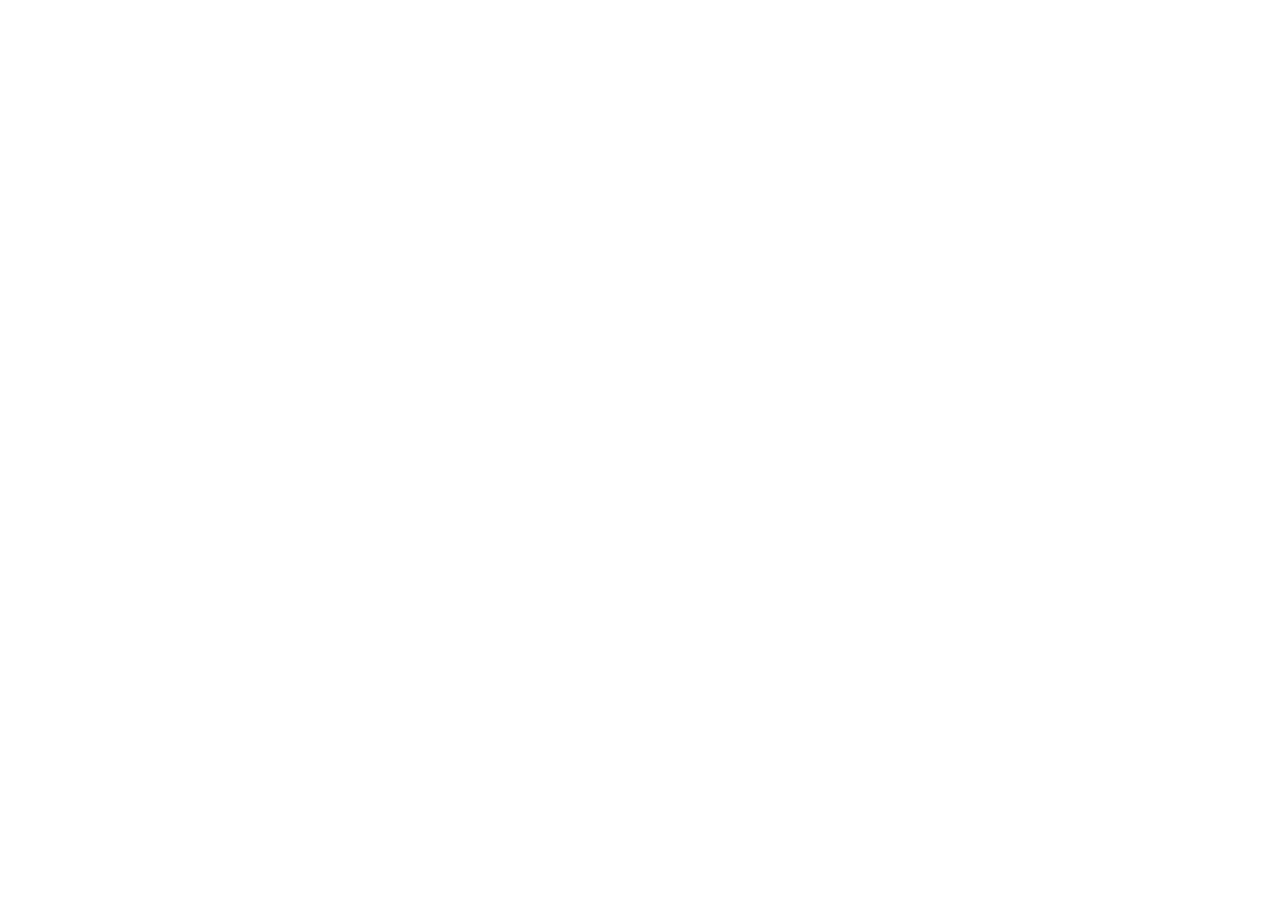
==== page-screenshot1.html @ 864948a0 "Initial commit" ====
<!DOCTYPE html>
<html lang="en">
<head>
  <meta charset="UTF-8">
  <meta name="viewport" content="width=device-width, initial-scale=1.0">
  <title>Screenshot 1 page</title>
</head>
<body>
  
</body>
</html>
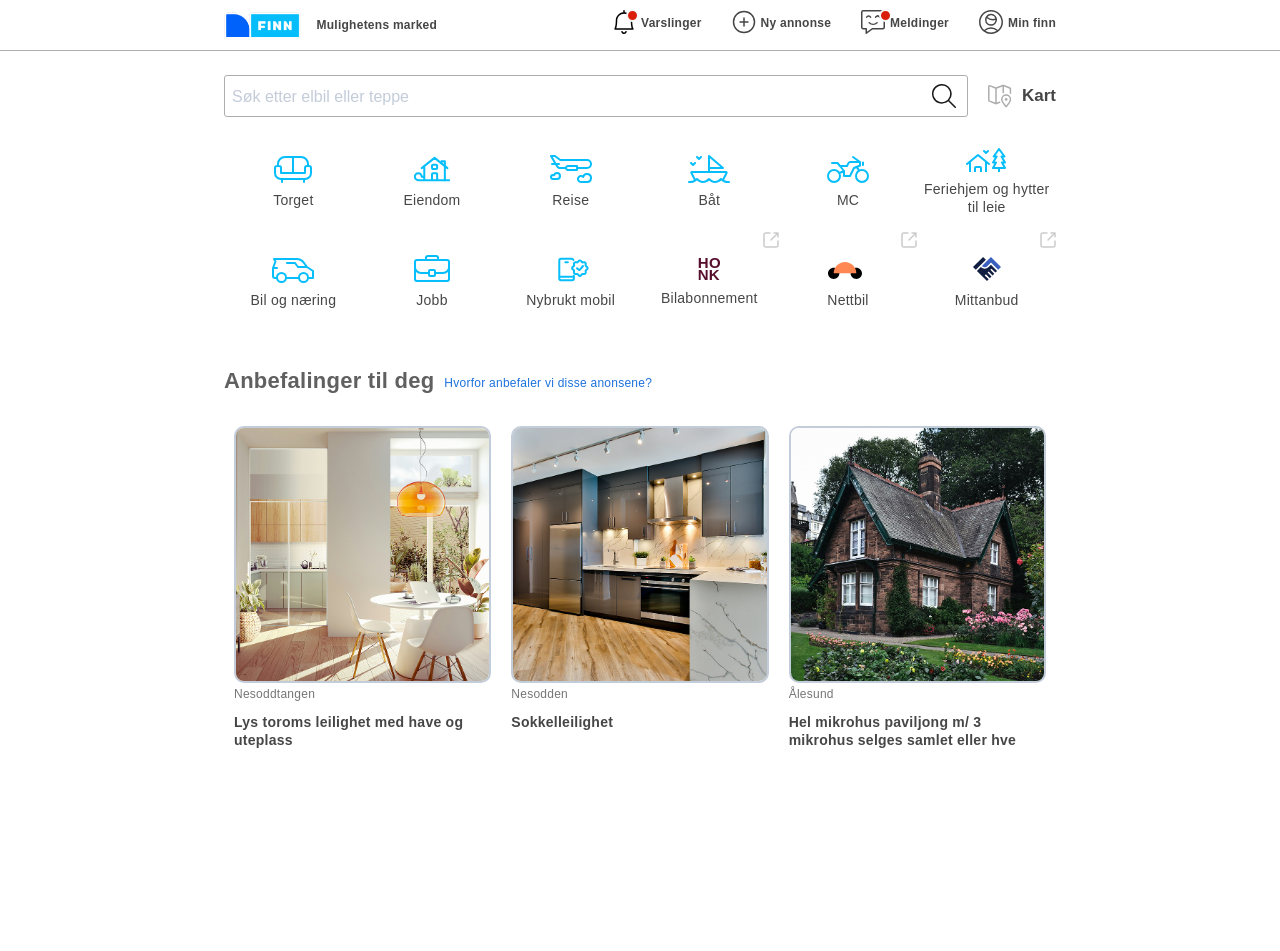
==== commit e07f1c67: "done the html, css, included images for the cards, added svg's and icons" ====
--- a/page-screenshot1.html
+++ b/page-screenshot1.html
@@ -1,11 +1,434 @@
 <!DOCTYPE html>
 <html lang="en">
-<head>
-  <meta charset="UTF-8">
-  <meta name="viewport" content="width=device-width, initial-scale=1.0">
-  <title>Screenshot 1 page</title>
-</head>
-<body>
-  
-</body>
-</html>+  <head>
+    <meta charset="UTF-8" />
+    <meta name="viewport" content="width=device-width, initial-scale=1.0" />
+    <title>Screenshot 1 page</title>
+    <link rel="stylesheet" href="assets/styles/style.css" />
+  </head>
+  <body class="body">
+    <!--header container-->
+    <header class="header">
+      <!--navigation parent-->
+      <nav class="header__nav">
+        <!--span for finn logo-->
+        <a href="" class="header__nav-logo-link"
+          ><span class="header__nav-logo">
+            <img
+              src="img/finnlogo.png"
+              alt="finn.no logo"
+              class="header__nav-logo-img"
+            />
+            Mulighetens marked
+          </span></a
+        >
+
+        <!--list for header-menu options-->
+        <ul class="header__nav-list">
+          <li class="header__nav-list-item">
+            <a href="" class="header__nav-list-item-link"
+              ><span class="header__nav-list-item-icon">
+                <svg
+                  xmlns="http://www.w3.org/2000/svg"
+                  class="header__nav-list-item-icon-svg"
+                >
+                  <path
+                    class="header__nav-list-item-icon-path-"
+                    d="M12 0a.75.75 0 01.75.75v1.534c4.24.391 7.5 4.06 7.5 8.335 0 3.532.37 5.546.716 6.651.172.55.335.867.437 1.032.05.081.086.125.1.14l.003.004A.75.75 0 0121 19.75H3a.75.75 0 01-.6-1.2v-.001l.028-.042c.028-.045.075-.125.135-.245.12-.241.29-.643.467-1.249.352-1.21.72-3.234.72-6.394 0-4.247 3.287-7.938 7.5-8.334V.75A.75.75 0 0112 0zm0 3.75c-3.703 0-6.75 3.166-6.75 6.869 0 3.275-.382 5.442-.78 6.813-.09.313-.183.584-.27.818h15.52a8.375 8.375 0 01-.186-.533c-.405-1.296-.784-3.472-.784-7.098 0-3.731-3.014-6.869-6.75-6.869zM9.789 21.03a.75.75 0 01.93.509c.165.559.7.96 1.284.96.582 0 1.118-.401 1.282-.96a.75.75 0 111.44.422A2.856 2.856 0 0112.002 24c-1.248 0-2.37-.84-2.722-2.038a.75.75 0 01.509-.93z"
+                  ></path>
+                </svg>
+                <span class="header__nav-list-item-icon-notification"></span>
+              </span>
+              <span class="header__nav-list-item-text">Varslinger</span></a
+            >
+          </li>
+          <li class="header__nav-list-item">
+            <a href="" class="header__nav-list-item-link"
+              ><span class="header__nav-list-item-icon"
+                ><svg
+                  xmlns="http://www.w3.org/2000/svg"
+                  class="header__nav-list-item-icon-svg header__nav-list-item-icon-svg--stroke"
+                  width="16"
+                  height="16"
+                  fill="none"
+                  viewBox="0 0 16 16"
+                >
+                  <path
+                    class="header__nav-list-item-icon-path header__nav-list-item-icon-path--stroke"
+                    d="M8 5v6M5 8h6M8 15A7 7 0 108 1a7 7 0 000 14z"
+                  ></path></svg
+              ></span>
+              <span class="header__nav-list-item-text">Ny annonse</span></a
+            >
+          </li>
+          <li class="header__nav-list-item">
+            <a href="" class="header__nav-list-item-link">
+              <span class="header__nav-list-item-icon">
+                <span
+                  class="header__nav-list-item-icon-notification header__nav-list-item-icon-notification--message"
+                ></span
+                ><svg
+                  class="header__nav-list-item-icon-svg"
+                  xmlns="http://www.w3.org/2000/svg"
+                >
+                  <path
+                    class="header__nav-list-item-icon-path header__nav-list-item-icon-path--message"
+                    fill="currentColor"
+                    d="M1.72 1.72a.75.75 0 01.53-.22h19.5a.75.75 0 01.75.75v15a.75.75 0 01-.75.75h-10.5a.75.75 0 00-.45.15L6 21.75v-3a.75.75 0 00-.75-.75h-3a.75.75 0 01-.75-.75v-15a.75.75 0 01.22-.53zM2.25 0A2.25 2.25 0 000 2.25v15a2.25 2.25 0 002.25 2.25H4.5v3.75a.75.75 0 001.2.6l5.8-4.35h10.25A2.25 2.25 0 0024 17.25v-15A2.25 2.25 0 0021.75 0H2.25zm5.377 5.25a2.985 2.985 0 00-2.68 1.67.75.75 0 101.347.66 1.485 1.485 0 012.666 0 .75.75 0 101.346-.66 2.985 2.985 0 00-2.679-1.67zm7.416.452A2.985 2.985 0 0119.3 6.919a.75.75 0 01-1.346.662 1.485 1.485 0 00-2.666 0 .75.75 0 01-1.346-.662c.246-.5.627-.922 1.101-1.217zm-6.286 6.494a.75.75 0 10-1.01 1.108 6.497 6.497 0 008.754 0 .75.75 0 10-1.01-1.108 4.997 4.997 0 01-6.734 0z"
+                  ></path>
+                  <defs>
+                    <clipPath id="eUianclip0_1199_122">
+                      <path
+                        fill="currentColor"
+                        d="M0 0h24v24H0z"
+                        class="header__nav-list-item-icon-path"
+                      ></path>
+                    </clipPath>
+                  </defs></svg
+              ></span>
+              <span class="header__nav-list-item-text">Meldinger</span></a
+            >
+          </li>
+          <li class="header__nav-list-item">
+            <a href="" class="header__nav-list-item-link"
+              ><span class="header__nav-list-item-icon"
+                ><svg
+                  xmlns="http://www.w3.org/2000/svg"
+                  width="24"
+                  height="24"
+                  fill="none"
+                  viewBox="0 0 24 24"
+                >
+                  <path
+                    class="header__nav-list-item-icon-path header__nav-list-item-icon-path--circle-user"
+                    d="M1.5 12C1.5 6.201 6.201 1.5 12 1.5S22.5 6.201 22.5 12c0 3.136-1.375 5.952-3.555 7.876a10.497 10.497 0 00-13.89 0A10.474 10.474 0 011.5 12zm3.133 9.473A11.948 11.948 0 0012 24c6.627 0 12-5.373 12-12S18.627 0 12 0 0 5.373 0 12a11.98 11.98 0 004.62 9.463l.013.01zm1.644-.668a8.998 8.998 0 0111.446 0A10.451 10.451 0 0112 22.5a10.45 10.45 0 01-5.723-1.695zM7.5 9.75c0-.494.08-.97.226-1.414A9.461 9.461 0 0013.75 10.5L7.726 8.336 13.75 10.5c.929 0 1.851-.136 2.737-.403A4.5 4.5 0 017.5 9.75zM13.75 9c.884 0 1.76-.146 2.593-.432A4.502 4.502 0 008.45 6.982 7.961 7.961 0 0013.75 9zM6 9.75a5.972 5.972 0 01.843-3.068A6 6 0 116 9.75z"
+                  ></path></svg
+              ></span>
+              <span class="header__nav-list-item-text">Min finn</span></a
+            >
+          </li>
+        </ul>
+      </nav>
+    </header>
+    <main class="main main__container">
+      <div class="search__wrapper">
+        <div class="search__input-container">
+          <label class="search__label" for="search_products_inpTxt">Søk</label>
+          <!--For id's in input, i am using my own naming system "CSET": context, speficic, element type-->
+          <input
+            type="text"
+            class="search__input"
+            id="search_products_inpTxt"
+            placeholder="Søk etter elbil eller teppe"
+          />
+          <button class="search__button">
+            <!--Added due to accesability since button needs text-->
+            <span class="search__button-text">Søk</span>
+            <svg xmlns="http://www.w3.org/2000/svg" class="search__button-icon">
+              <g
+                clip-path="url(#bLDU9clip0_963_193)"
+                class="search__button-icon-clip"
+              >
+                <path
+                  class="search__button-icon-svg"
+                  fill-rule="evenodd"
+                  d="M2.162 13.064A8.313 8.313 0 1117.464 6.56a8.313 8.313 0 01-15.302 6.503zm14.041 4.199a9.81 9.81 0 01-2.552 1.58c-4.988 2.12-10.75-.205-12.87-5.193C-1.337 8.663.988 2.9 5.976.78c4.988-2.119 10.75.206 12.87 5.194a9.813 9.813 0 01-1.581 10.228l6.517 6.518a.75.75 0 01-1.061 1.06l-6.517-6.517z"
+                  clip-rule="evenodd"
+                ></path>
+              </g>
+            </svg>
+          </button>
+        </div>
+        <button class="search__map-button">
+          <svg
+            xmlns="http://www.w3.org/2000/svg"
+            class="search__map-button-svg"
+          >
+            <path
+              class="search__map-button-path"
+              fill-rule="evenodd"
+              d="M21.551 4.647L15.986 2.42v6.114a.75.75 0 11-1.5 0V2.421L8.764 4.71v13.912l2.582-1.033a.75.75 0 01.557 1.393l-3.24 1.296a1.75 1.75 0 01-1.3 0l-6.221-2.49a1.75 1.75 0 01-1.1-1.624V2.79a1.75 1.75 0 012.4-1.625L7.92 3.357a.25.25 0 00.186 0L14.586.765a1.75 1.75 0 011.3 0l6.222 2.49c.665.265 1.1.908 1.1 1.624v4.379a.75.75 0 01-1.5 0V4.879a.25.25 0 00-.157-.232zM7.264 4.71l-5.38-2.152a.25.25 0 00-.342.232v13.374a.25.25 0 00.157.232l5.565 2.226V4.71zm10.86 7.103a3.583 3.583 0 00-3.582 3.583c0 .42.191 1.042.568 1.807.365.743.863 1.537 1.378 2.272a26.001 26.001 0 001.637 2.098 25.974 25.974 0 001.637-2.099c.515-.734 1.012-1.528 1.378-2.27.377-.766.568-1.388.568-1.808a3.583 3.583 0 00-3.583-3.583zm-5.082 3.583a5.083 5.083 0 0110.166 0c0 .777-.322 1.656-.722 2.47-.412.836-.955 1.698-1.495 2.47-.542.773-1.09 1.47-1.522 1.977a12.44 12.44 0 01-.557.618 3.353 3.353 0 01-.217.206c-.033.027-.08.065-.134.1a.783.783 0 01-.872 0 1.273 1.273 0 01-.134-.1 3.327 3.327 0 01-.217-.206 12.44 12.44 0 01-.557-.618 27.474 27.474 0 01-1.522-1.978c-.54-.771-1.084-1.633-1.495-2.47-.4-.813-.723-1.692-.723-2.469zm6.527 0a1.444 1.444 0 11-2.889 0 1.444 1.444 0 012.89 0z"
+            ></path>
+          </svg>
+          <span class="search__map-button-text">Kart</span>
+        </button>
+      </div>
+      <nav class="categories__nav">
+        <ul class="categories__list">
+          <li class="categories__item">
+            <a href="" class="categories__link">
+              <svg
+                xmlns="http://www.w3.org/2000/svg"
+                class="categories__link-icon-svg"
+              >
+                <path
+                  class="categories__link-icon-path"
+                  d="M6 11V9a7 7 0 017-7h8m15 9V9a7 7 0 00-7-7h-8m15 9h-1a2 2 0 00-2 2v5H21m15-7h1a2 2 0 012 2v5a6 6 0 01-6 6h-1m0 0H10m22 0v3m-22-3H9a6 6 0 01-6-6v-5a2 2 0 012-2h2a2 2 0 012 2v5h12m-11 6v3m11-9V2"
+                ></path>
+              </svg>
+              <span class="categories__link-text">Torget</span>
+            </a>
+          </li>
+          <li class="categories__item">
+            <a href="" class="categories__link">
+              <svg
+                xmlns="http://www.w3.org/2000/svg"
+                class="categories__link-icon-svg"
+              >
+                <path
+                  class="categories__link-icon-path"
+                  d="M10.714 13.143 23.571 2.857 36.43 13.143m-23.144 12V11.086m0 12.342c0-.946-.768-1.714-1.715-1.714h-.857a3.429 3.429 0 1 0-3.429 3.429h30.858"
+                ></path>
+                <path
+                  class="categories__link-icon-path"
+                  d="M33.857 25.143V6.286H30.43v2.057m-4.287 15.943v-5.143a.857.857 0 0 0-.857-.857h-3.429a.857.857 0 0 0-.857.857v5.143m0-11.357v-2.143c0-.592.493-1.072 1.102-1.072h2.939c.608 0 1.102.48 1.102 1.072v2.143c0 .591-.494 1.071-1.102 1.071h-2.939C21.493 14 21 13.52 21 12.93Z"
+                ></path>
+              </svg>
+              <span class="categories__link-text">Eiendom</span>
+            </a>
+          </li>
+          <li class="categories__item">
+            <a href="" class="categories__link">
+              <svg
+                xmlns="http://www.w3.org/2000/svg"
+                class="categories__link-icon-svg"
+              >
+                <path
+                  class="categories__link-icon-path"
+                  d="M15.5 13h-5.142a3.844 3.844 0 01-1.97-.483 4.057 4.057 0 01-1.49-1.431L1 1h3.899l5.459 4H37a4 4 0 010 8H27M9 9H2m13 4l2.571-2H27v4h-9.429L15 13zm16 14a3 3 0 112.152-5.09A3.999 3.999 0 1137 27h-6zM7 18a2.999 2.999 0 00-2.933 2.356A1.943 1.943 0 003 20a2 2 0 100 4h4a3 3 0 000-6z"
+                ></path>
+              </svg>
+              <span class="categories__link-text">Reise</span>
+            </a>
+          </li>
+          <li class="categories__item">
+            <a href="" class="categories__link">
+              <svg
+                xmlns="http://www.w3.org/2000/svg"
+                class="categories__link-icon-svg"
+              >
+                <path
+                  class="categories__link-icon-path"
+                  d="M35 25l3.638-7.276a.5.5 0 00-.447-.724H3.809a.5.5 0 00-.447.724L7 25m-6 1.919a8.999 8.999 0 004.302-.47A9.682 9.682 0 009 24a8.157 8.157 0 002.717 2.156A7.495 7.495 0 0015 26.92c1.131 0 2.25-.26 3.283-.763A8.157 8.157 0 0021 24a8.157 8.157 0 002.717 2.156A7.495 7.495 0 0027 26.92c1.131 0 2.25-.26 3.283-.763A8.157 8.157 0 0033 24a9.682 9.682 0 003.698 2.45 8.999 8.999 0 004.302.469M13 2l-2 2-2-2M7 8l-2 2-2-2m18 9v-4m0 0h14L21 1v12z"
+                ></path>
+              </svg>
+              <span class="categories__link-text">Båt</span>
+            </a>
+          </li>
+          <li class="categories__item">
+            <a href="" class="categories__link">
+              <svg
+                xmlns="http://www.w3.org/2000/svg"
+                class="categories__link-icon-svg"
+              >
+                <path
+                  class="categories__link-icon-path"
+                  d="M36 7.5V10M5 8h5.5l2.5 3m4 5v5h6l4-8 6-2.5V7m-16 9l-4-5m4 5l-4.5 2m.5-7h7l1.447-2.894A2 2 0 0123.237 7H33m0 0l-7-5m6 13.5L30 12m11 9a6 6 0 11-12 0 6 6 0 0112 0zm-28 0a6 6 0 11-12 0 6 6 0 0112 0z"
+                ></path>
+              </svg>
+              <span class="categories__link-text">MC</span>
+            </a>
+          </li>
+          <li class="categories__item">
+            <a href="" class="categories__link">
+              <svg
+                xmlns="http://www.w3.org/2000/svg"
+                class="categories__link-icon-svg"
+              >
+                <path
+                  class="categories__link-icon-path"
+                  d="M22 3l-2 2-2-2M1 27h40M4 14v13m16-13v13m-5 0v-7a1 1 0 00-1-1h-4a1 1 0 00-1 1v7M1 16l11-9 11 9m10 4h6l-3-5.5h3l-3.5-6h3L33 1l-5.3 7.5h3l-3.7 6h3L27 20h6zm0 0v7"
+                ></path>
+              </svg>
+              <span class="categories__link-text"
+                >Feriehjem og hytter til leie</span
+              >
+            </a>
+          </li>
+          <li class="categories__item">
+            <a href="" class="categories__link">
+              <svg
+                xmlns="http://www.w3.org/2000/svg"
+                class="categories__link-icon-svg"
+              >
+                <path
+                  class="categories__link-icon-path categories__link-icon-path--with-fill"
+                  d="M31.4 7.2l-.8.6.8-.6zM41 16h1v-.535l-.445-.297L41 16zm0 7v1a1 1 0 001-1h-1zM5 24a1 1 0 100-2v2zm31-2a1 1 0 100 2v-2zM2 4V3a1 1 0 00-.857 1.514L2 4zm24 8l-.8.6.3.4h.5v-1zM3.5 6.5l.933.359a1 1 0 00-.076-.873L3.5 6.5zM1 13l-.933-.359A1 1 0 000 13h1zm22-5l.8-.6A1 1 0 0023 7v1zm-8-1a1 1 0 100 2V7zM5 14a1 1 0 100-2v2zm25.6-6.2l3.6 4.8 1.6-1.2-3.6-4.8-1.6 1.2zM40 16v7h2v-7h-2zM3 24h2v-2H3v2zm32-13h-9v2h9v-2zm6.555 4.168l-6-4-1.11 1.664 6 4 1.11-1.664zM1.143 4.515l1.5 2.5 1.714-1.03-1.5-2.5-1.714 1.03zM2.567 6.14l-2.5 6.5 1.866.718 2.5-6.5-1.866-.718zM26.8 11.4l-3-4-1.6 1.2 3 4 1.6-1.2zM23 7h-8v2h8V7zM1 14h4v-2H1v2zm-1 7a3 3 0 003 3v-2a1 1 0 01-1-1H0zM32.2 6.6A9 9 0 0025 3v2a7 7 0 015.6 2.8l1.6-1.2zM35 22.5a3.5 3.5 0 01-3.5 3.5v2a5.5 5.5 0 005.5-5.5h-2zM31.5 26a3.5 3.5 0 01-3.5-3.5h-2a5.5 5.5 0 005.5 5.5v-2zM28 22.5a3.5 3.5 0 013.5-3.5v-2a5.5 5.5 0 00-5.5 5.5h2zm3.5-3.5a3.5 3.5 0 013.5 3.5h2a5.5 5.5 0 00-5.5-5.5v2zM13 22.5A3.5 3.5 0 019.5 26v2a5.5 5.5 0 005.5-5.5h-2zM9.5 26A3.5 3.5 0 016 22.5H4A5.5 5.5 0 009.5 28v-2zM6 22.5A3.5 3.5 0 019.5 19v-2A5.5 5.5 0 004 22.5h2zM9.5 19a3.5 3.5 0 013.5 3.5h2A5.5 5.5 0 009.5 17v2zM28 22H14v2h14v-2zM0 13v8h2v-8H0zm41 9h-5v2h5v-2zM25 3H2v2h23V3z"
+                ></path>
+              </svg>
+              <span class="categories__link-text">Bil og næring</span>
+            </a>
+          </li>
+          <li class="categories__item">
+            <a href="" class="categories__link">
+              <svg
+                xmlns="http://www.w3.org/2000/svg"
+                class="categories__link-icon-svg"
+              >
+                <path
+                  class="categories__link-icon-path categories__link-icon-path--with-fill"
+                  d="M39 12a1 1 0 10-2 0h2zM5 12a1 1 0 10-2 0h2zm1-6h9V4H6v2zm10-1V3h-2v2h2zm1-3h8V0h-8v2zm-2 4h12V4H15v2zm12 0h9V4h-9v2zm-1-3v2h2V3h-2zm-1-1a1 1 0 011 1h2a3 3 0 00-3-3v2zM3 24a3 3 0 003 3v-2a1 1 0 01-1-1H3zm34 0a1 1 0 01-1 1v2a3 3 0 003-3h-2zM36 6a1 1 0 011 1h2a3 3 0 00-3-3v2zM16 3a1 1 0 011-1V0a3 3 0 00-3 3h2zM6 4a3 3 0 00-3 3h2a1 1 0 011-1V4zm26 15a7 7 0 007-7h-2a5 5 0 01-5 5v2zm-22-2a5 5 0 01-5-5H3a7 7 0 007 7v-2zm9 5h4v-2h-4v2zm4-8h-4v2h4v-2zm0 2h2a2 2 0 00-2-2v2zm0 6a2 2 0 002-2h-2v2zm-4-2h-2a2 2 0 002 2v-2zm0-6a2 2 0 00-2 2h2v-2zM5 24V7H3v17h2zM37 7v17h2V7h-2zm-1 18H6v2h30v-2zm-13-6h9v-2h-9v2zm-13 0h9v-2h-9v2zm15 1v-4h-2v4h2zm-8-4v4h2v-4h-2z"
+                ></path>
+              </svg>
+              <span class="categories__link-text">Jobb</span>
+            </a>
+          </li>
+          <li class="categories__item">
+            <a href="" class="categories__link">
+              <svg
+                xmlns="http://www.w3.org/2000/svg"
+                class="categories__link-icon-svg"
+              >
+                <g class="categories__link-icon-path">
+                  <path
+                    d="m23.428 5-.348-.522a1.71 1.71 0 0 0-1.426-.764H11c-.947 0-1.714.768-1.714 1.715v18c0 .946.767 1.714 1.714 1.714h11.143c.947 0 1.714-.768 1.714-1.714v-2.572"
+                  ></path>
+                  <path d="M10.143 21.714H23"></path>
+                  <path d="M15.286 7.143h2.571"></path>
+                  <path
+                    d="M28.737 5.932a1.45 1.45 0 0 1 2.24 0l.75.912c.308.373.78.569 1.261.522l1.176-.114a1.45 1.45 0 0 1 1.584 1.584l-.114 1.176c-.047.48.149.953.522 1.26l.912.75a1.45 1.45 0 0 1 0 2.24l-.912.751a1.45 1.45 0 0 0-.522 1.26l.114 1.176a1.45 1.45 0 0 1-1.584 1.584l-1.176-.114a1.45 1.45 0 0 0-1.26.522l-.75.912a1.45 1.45 0 0 1-2.24 0l-.751-.912a1.45 1.45 0 0 0-1.26-.522l-1.176.114a1.45 1.45 0 0 1-1.584-1.584l.114-1.175a1.45 1.45 0 0 0-.522-1.26l-.912-.751a1.45 1.45 0 0 1 0-2.24l.912-.75c.373-.308.569-.78.522-1.261l-.114-1.176a1.45 1.45 0 0 1 1.584-1.584l1.175.114a1.45 1.45 0 0 0 1.26-.522z"
+                  ></path>
+                </g>
+                <path
+                  class="categories__link-icon-path"
+                  d="m27 13.192 1.732 1.582a.855.855 0 0 0 1.244-.091L33 11"
+                ></path>
+              </svg>
+              <span class="categories__link-text">Nybrukt mobil</span>
+            </a>
+          </li>
+          <li class="categories__item">
+            <a href="" class="categories__link">
+              <svg
+                xmlns="http://www.w3.org/2000/svg"
+                class="categories__link-external-svg"
+              >
+                <path
+                  class="categories__link-external-path"
+                  d="M15.75 1A.75.75 0 0015 .25h-4a.75.75 0 000 1.5h2.19L7.47 7.47a.75.75 0 001.06 1.06l5.72-5.72V5a.75.75 0 001.5 0V1zM3 .25A2.75 2.75 0 00.25 3v10A2.75 2.75 0 003 15.75h10A2.75 2.75 0 0015.75 13V9a.75.75 0 00-1.5 0v4c0 .69-.56 1.25-1.25 1.25H3c-.69 0-1.25-.56-1.25-1.25V3c0-.69.56-1.25 1.25-1.25h4a.75.75 0 100-1.5H3z"
+                ></path>
+              </svg>
+              <span class="categories__link-icon-text">
+                <span class="categories__link-icon-text-span">HO</span>
+                <span
+                  class="categories__link-icon-text-span categories__link-icon-text-span--less-margin"
+                  >NK</span
+                >
+              </span>
+              <span class="categories__link-text">Bilabonnement</span>
+            </a>
+          </li>
+          <li class="categories__item">
+            <a href="" class="categories__link">
+              <svg
+                xmlns="http://www.w3.org/2000/svg"
+                class="categories__link-external-svg"
+              >
+                <path
+                  class="categories__link-external-path"
+                  d="M15.75 1A.75.75 0 0015 .25h-4a.75.75 0 000 1.5h2.19L7.47 7.47a.75.75 0 001.06 1.06l5.72-5.72V5a.75.75 0 001.5 0V1zM3 .25A2.75 2.75 0 00.25 3v10A2.75 2.75 0 003 15.75h10A2.75 2.75 0 0015.75 13V9a.75.75 0 00-1.5 0v4c0 .69-.56 1.25-1.25 1.25H3c-.69 0-1.25-.56-1.25-1.25V3c0-.69.56-1.25 1.25-1.25h4a.75.75 0 100-1.5H3z"
+                ></path>
+              </svg>
+              <svg
+                class="categories__link-icon-svg-nettbil"
+                xmlns="http://www.w3.org/2000/svg"
+              >
+                <path
+                  d="M9.698 24c3.148 0 5.699-2.537 5.699-5.667s-2.551-5.666-5.699-5.666C6.551 12.666 4 15.203 4 18.332 4 21.463 6.551 24 9.698 24m22.604 0c3.148 0 5.699-2.537 5.699-5.667s-2.551-5.666-5.699-5.666-5.698 2.537-5.698 5.666S29.155 24 32.302 24"
+                ></path>
+                <path
+                  class="categories__link-icon-path-nettbil"
+                  d="M32.302 18.24H9.698C9.698 12.031 14.758 7 21 7s11.302 5.032 11.302 11.24"
+                ></path>
+              </svg>
+              <span class="categories__link-text">Nettbil</span>
+            </a>
+          </li>
+          <li class="categories__item">
+            <a href="" class="categories__link">
+              <svg
+                xmlns="http://www.w3.org/2000/svg"
+                class="categories__link-external-svg"
+              >
+                <path
+                  class="categories__link-external-path"
+                  d="M15.75 1A.75.75 0 0015 .25h-4a.75.75 0 000 1.5h2.19L7.47 7.47a.75.75 0 001.06 1.06l5.72-5.72V5a.75.75 0 001.5 0V1zM3 .25A2.75 2.75 0 00.25 3v10A2.75 2.75 0 003 15.75h10A2.75 2.75 0 0015.75 13V9a.75.75 0 00-1.5 0v4c0 .69-.56 1.25-1.25 1.25H3c-.69 0-1.25-.56-1.25-1.25V3c0-.69.56-1.25 1.25-1.25h4a.75.75 0 100-1.5H3z"
+                ></path>
+              </svg>
+              <svg
+                xmlns="http://www.w3.org/2000/svg"
+                class="categories__link-icon-svg categories__link-icon-svg--opacity"
+              >
+                <path
+                  fill="#101F41"
+                  d="M17.08 1.961 7.002 12.007l2.8 2.791 10.08-10.046-2.8-2.79Z"
+                ></path>
+                <path
+                  fill="#3960BF"
+                  d="M15.96 10.89a3.967 3.967 0 0 0 5.6 0l3.36-3.348 7.28 7.256 2.8-2.79L24.92 1.96z"
+                ></path>
+                <path
+                  fill="#101F41"
+                  d="M22.68 12.007a5.553 5.553 0 0 1-7.839 0l-3.92 3.907 10.08 10.047 1.68-1.675-3.92-3.907 1.12-1.116 3.92 3.907 1.68-1.675-3.92-3.906 1.12-1.117 3.92 3.907 1.68-1.674-3.92-3.907 1.12-1.116 3.92 3.907 1.68-1.675-6.16-6.14z"
+                ></path>
+              </svg>
+              <span class="categories__link-text">Mittanbud</span>
+            </a>
+          </li>
+        </ul>
+      </nav>
+      <div class="headline__wrapper">
+        <h1 class="headline__h1">Anbefalinger til deg</h1>
+        <a href="" class="headline__link"
+          >Hvorfor anbefaler vi disse anonsene?</a
+        >
+      </div>
+      <div class="card__wrapper">
+        <div class="card">
+          <a href="" class="card__a-href">
+            <figure class="card__figure">
+              <img
+                src="img/livingroom-image.jpg"
+                alt="house image"
+                class="card__img"
+              />
+              <figcaption class="card__figcaption">Nesoddtangen</figcaption>
+            </figure>
+            <span class="card__text"
+              >Lys toroms leilighet med have og uteplass</span
+            >
+          </a>
+        </div>
+        <div class="card">
+          <a href="" class="card__a-href">
+            <figure class="card__figure">
+              <img
+                src="img/kitchen-image.jpg"
+                alt="kitchen image"
+                class="card__img"
+              />
+              <figcaption class="card__figcaption">Nesodden</figcaption>
+            </figure>
+            <span class="card__text">Sokkelleilighet</span>
+          </a>
+        </div>
+        <div class="card">
+          <a href="" class="card__a-href">
+            <figure class="card__figure">
+              <img
+                src="img/house-image.jpg"
+                alt="livingroom image"
+                class="card__img"
+              />
+              <figcaption class="card__figcaption">Ålesund</figcaption>
+            </figure>
+            <span class="card__text"
+              >Hel mikrohus paviljong m/ 3 mikrohus selges samlet eller
+              hve</span
+            >
+          </a>
+        </div>
+      </div>
+    </main>
+  </body>
+</html>
--- a/assets/styles/style.css
+++ b/assets/styles/style.css
@@ -0,0 +1,498 @@
+html {
+  height: 100%;
+}
+
+body {
+  font-family: Source Sans Pro, Helvetica Neue, Helvetica, Arial, sans-serif;
+  background-color: #f8f8f8;
+  height: 100%;
+  font-size: 15px;
+  line-height: 1.3;
+  letter-spacing: 0.25px;
+  color: rgb(96, 96, 96);
+  margin: 0;
+}
+
+.main {
+  display: flex;
+  align-items: center;
+  justify-content: center;
+  position: relative;
+  min-height: 100%;
+}
+
+.body {
+  background-color: #fff;
+}
+
+.main__container {
+  justify-content: flex-start;
+  align-items: flex-start;
+  flex-direction: column;
+  box-sizing: border-box;
+  padding-top: 1.5rem;
+  margin: 0 auto;
+  width: 65%;
+}
+
+.container {
+  display: flex;
+  position: relative;
+  align-items: center;
+  justify-content: center;
+  padding: 2.5rem;
+}
+
+a {
+  color: #1d72db;
+  text-align: left;
+}
+
+.container-phone {
+  width: 100%;
+  text-align: center;
+  justify-content: center;
+  width: 648px;
+  height: 480px;
+  margin: 10px;
+}
+.container-phone__image {
+  max-height: 200px;
+  max-width: 98px;
+}
+
+.header {
+  display: flex;
+  border: none;
+  border-bottom: solid rgb(175, 175, 175) 1px;
+  height: 50px;
+}
+.header__nav {
+  display: flex;
+  width: calc(65% + 20px);
+  /*had to do calculation below to make sure items aligned correctly due to logo-image having some white space around it*/
+  margin-left: calc(17.5% - 10px);
+  justify-content: space-between;
+}
+.header__nav-logo {
+  display: inline-flex;
+  align-items: center;
+  gap: 10px;
+  font-size: 12px;
+  line-height: 16px;
+  font-weight: bold;
+  height: 100%;
+}
+.header__nav-logo-link {
+  color: #464646;
+  height: 100%;
+}
+.header__nav-logo-img {
+  height: 100%;
+}
+.header__nav-list {
+  display: flex;
+  gap: 10px;
+  margin: 0;
+  padding: 0;
+}
+.header__nav-list-item {
+  box-sizing: border-box;
+  padding: 0 10px;
+  display: inline-flex;
+  position: relative;
+  border-bottom: 2px solid transparent;
+  cursor: pointer;
+}
+.header__nav-list-item:hover {
+  border-bottom: 2px solid #0063fb;
+}
+.header__nav-list-item-link {
+  display: flex;
+  text-decoration: none;
+  justify-content: center;
+  align-items: center;
+  color: #464646;
+  font-size: 12px;
+  font-weight: bold;
+  gap: 5px;
+}
+.header__nav-list-item-icon-svg {
+  height: 24px;
+  width: 24px;
+}
+.header__nav-list-item-icon-path {
+  height: 24px;
+  width: 24px;
+}
+.header__nav-list-item-icon-path--stroke {
+  stroke: currentColor;
+  stroke: 1.5;
+}
+.header__nav-list-item-icon-path--message {
+  fill-rule: evenodd;
+}
+.header__nav-list-item-icon-path--circle-user {
+  fill: currentColor;
+  fill-rule: evenodd;
+}
+.header__nav-list-item-icon-notification {
+  position: absolute;
+  height: 9px;
+  width: 9px;
+  background-color: #d91f0a;
+  left: 24px;
+  top: 9px;
+  border: solid #f8f8f8 2px;
+  border-radius: 50%;
+}
+.header__nav-list-item-icon-notification--message {
+  left: 27.5px;
+}
+
+.search__wrapper {
+  display: flex;
+  width: 100%;
+  gap: 20px;
+}
+.search__input-container {
+  position: relative;
+  border: solid #adadad 1px;
+  height: 30px;
+  padding: 5px;
+  flex: 1 0 85%;
+  justify-content: space-between;
+  display: flex;
+  border-radius: 3px;
+}
+.search__label {
+  position: absolute;
+  height: 1px;
+  width: 1px;
+  overflow: hidden;
+}
+.search__input {
+  border: none;
+  width: 90%;
+  font-size: 18px;
+  background-color: transparent;
+}
+.search__input::placeholder {
+  font-size: 16px;
+  color: #c3ccd9;
+}
+.search__input:focus {
+  outline: none;
+}
+.search__button {
+  cursor: pointer;
+  border: none;
+  display: flex;
+  justify-content: center;
+  align-items: center;
+  background-color: transparent;
+}
+.search__button-text {
+  width: 1px;
+  height: 1px;
+  overflow: hidden;
+}
+.search__button-icon {
+  height: 24px;
+  width: 24px;
+}
+.search__button-icon-svg {
+  fill: #171717;
+}
+.search__map-button {
+  cursor: pointer;
+  border: none;
+  display: flex;
+  align-items: center;
+  justify-content: space-between;
+  padding: 0;
+  gap: 10px;
+  background-color: transparent;
+}
+.search__map-button-text {
+  font-weight: 600;
+  color: #464646;
+  font-size: 17px;
+}
+.search__map-button-text:hover {
+  text-decoration: underline;
+}
+.search__map-button-svg {
+  fill: #adadad;
+  height: 24px;
+  width: 24px;
+}
+
+.categories__nav {
+  width: 100%;
+}
+.categories__list {
+  display: flex;
+  flex-wrap: wrap;
+  padding: 0;
+}
+.categories__item {
+  display: inline-block;
+  /*border: solid red 1px;
+  box-sizing: border-box;*/
+  flex: 1 1 16.6666666667%;
+  height: 100px;
+  text-align: center;
+}
+.categories__item:hover {
+  opacity: 0.5;
+}
+.categories__item:hover .categories__link-icon-path {
+  stroke: #272e3f;
+}
+.categories__item:hover .categories__link-icon-path--with-fill {
+  fill: #272e3f;
+}
+.categories__link {
+  display: flex;
+  height: 100%;
+  box-sizing: border-box;
+  padding: 16px 4px;
+  justify-content: center;
+  align-items: center;
+  flex-direction: column;
+  color: #464646;
+  font-size: 14px;
+  text-decoration: none;
+  line-height: 18px;
+  cursor: pointer;
+  text-align: center;
+  position: relative;
+}
+.categories__link-icon-svg {
+  padding: 0;
+  width: 42px;
+  height: 28px;
+  fill: none;
+}
+.categories__link-icon-svg-nettbil {
+  width: 48px;
+  height: 28px;
+}
+.categories__link-icon-path {
+  stroke-linecap: round;
+  stroke-linejoin: round;
+  stroke: #06befb;
+  stroke-width: 2;
+  width: 42px;
+  height: 28px;
+}
+.categories__link-icon-path--with-fill {
+  stroke-width: 0;
+  fill: #06befb;
+}
+.categories__link-icon-path-nettbil {
+  fill: #ff8752;
+}
+.categories__link-icon-text {
+  display: inline-flex;
+  flex-direction: column;
+  font-size: 15px;
+  font-weight: bold;
+  color: #570e2d;
+}
+.categories__link-icon-text-span {
+  padding: 0;
+  display: inline-flex;
+  justify-content: center;
+  line-height: 12px;
+}
+.categories__link-icon-text-span--less-margin {
+  margin-left: -1px;
+}
+.categories__link-text {
+  color: #464646;
+  padding: 0;
+  margin: 8px 0px 0px;
+}
+.categories__link-external-svg {
+  top: 0;
+  right: 0;
+  height: 16px;
+  width: 16px;
+  position: absolute;
+}
+.categories__link-external-path {
+  fill: #cccccc;
+}
+
+.headline__wrapper {
+  margin-top: 20px;
+  display: flex;
+  align-items: end;
+  gap: 10px;
+}
+.headline__link {
+  font-size: 12px;
+  line-height: 16px;
+  text-decoration: none;
+  margin-bottom: 5px;
+}
+.headline__h1 {
+  margin: 0;
+  font-size: 22px;
+}
+
+.card {
+  border-radius: 11px;
+  flex: 1 0 33%;
+}
+.card:hover {
+  background-color: #f1f9ff;
+}
+.card__a-href {
+  display: block;
+  padding: 10px;
+  color: #464646;
+  text-decoration: none;
+}
+.card__wrapper {
+  justify-content: space-evenly;
+  margin: 20px 0;
+  width: 100%;
+  display: flex;
+}
+.card__figure {
+  /*border: solid #C3CCD9 1px;*/
+  padding: 0;
+  margin: 0;
+}
+.card__img {
+  width: 100%;
+  border-radius: 10px;
+  box-sizing: border-box;
+  border: solid #c3ccd9 2px;
+}
+.card__figcaption {
+  color: #767676;
+  font-size: 12px;
+}
+.card__text {
+  display: inline-block;
+  margin: 10px 0px 30px 0px;
+  font-weight: bold;
+  font-size: 14px;
+}
+
+.container-login {
+  width: 450px;
+  height: 612px;
+  background-color: #fff;
+  text-align: center;
+  justify-content: center;
+  border-radius: 9px;
+  box-shadow: 0 11px 15px -7px rgba(0, 0, 0, 0.2),
+    0 9px 46px 8px rgba(0, 0, 0, 0.12), 0 24px 38px 3px rgba(0, 0, 0, 0.14);
+}
+.container-login__title {
+  margin-bottom: 2rem;
+  text-align: left;
+  font-size: 2rem;
+  margin: 0px 0px 16px;
+  font-weight: 600;
+  color: black;
+}
+.container-login__header {
+  display: flex;
+  justify-content: space-between;
+  align-items: center;
+  height: 89px;
+  padding: 0px 32px;
+}
+.container-login__header--finnlogo {
+  width: 36px;
+  height: 18px;
+}
+.container-login__header--schibstedlogo {
+  width: 115px;
+  height: 24px;
+}
+.container-login__form {
+  display: flex;
+  flex-direction: column;
+  justify-content: space-between;
+  width: 100%;
+  max-width: 386px;
+  padding: 0 2rem 2.5rem;
+  height: auto;
+}
+.container-login__form--label {
+  margin-bottom: 0.5rem;
+}
+.container-login__form--rememberme {
+  text-align: left;
+  margin: 16px 0px 0px;
+  font-family: Source Sans Pro;
+  font-size: 0.95rem;
+  font-family: Source Sans Pro;
+  font-weight: 400;
+  line-height: 1.43;
+}
+.container-login__form a {
+  margin: 12px 0px 0px;
+}
+.container-login__form--input {
+  padding: 27px 12px 15px;
+  border: 1px solid #6c757d;
+  background-color: rgba(0, 0, 0, 0.09);
+  text-align: left;
+  height: auto;
+  font-weight: 600;
+  font-size: 15px;
+}
+.container-login__form--button,
+.container-login__form--buttonNewUser {
+  min-width: 150px;
+  margin: 32px 0px 0px;
+  padding: 16px;
+  font-size: 17px;
+  line-height: 16px;
+  font-weight: 600;
+  letter-spacing: 0.25px;
+  border-radius: 6px;
+  box-shadow: none;
+  text-transform: none;
+  background-color: #1d72db;
+  color: white;
+  border: none;
+  align-items: center;
+}
+.container-login__form--buttonNewUser {
+  color: #1d72db;
+  background-color: white;
+  margin: 16px 0px 0px;
+}
+.container-login__form--text {
+  color: rgba(0, 0, 0, 0.54);
+  margin: 0px;
+  font-size: 0.8142857143rem;
+  margin-top: 3px;
+  margin-bottom: 12px;
+  text-align: left;
+  font-family: Source Sans Pro;
+  font-weight: 400;
+  line-height: 1.66;
+}
+.container-login__links {
+  padding: 32px 16px 0px;
+  margin: 0px;
+  display: flex;
+  gap: 16px;
+  font-size: 14px;
+  max-width: 398px;
+}
+.container-login__links a {
+  color: grey;
+  text-decoration: none;
+  text-align: center;
+} /*# sourceMappingURL=style.css.map */
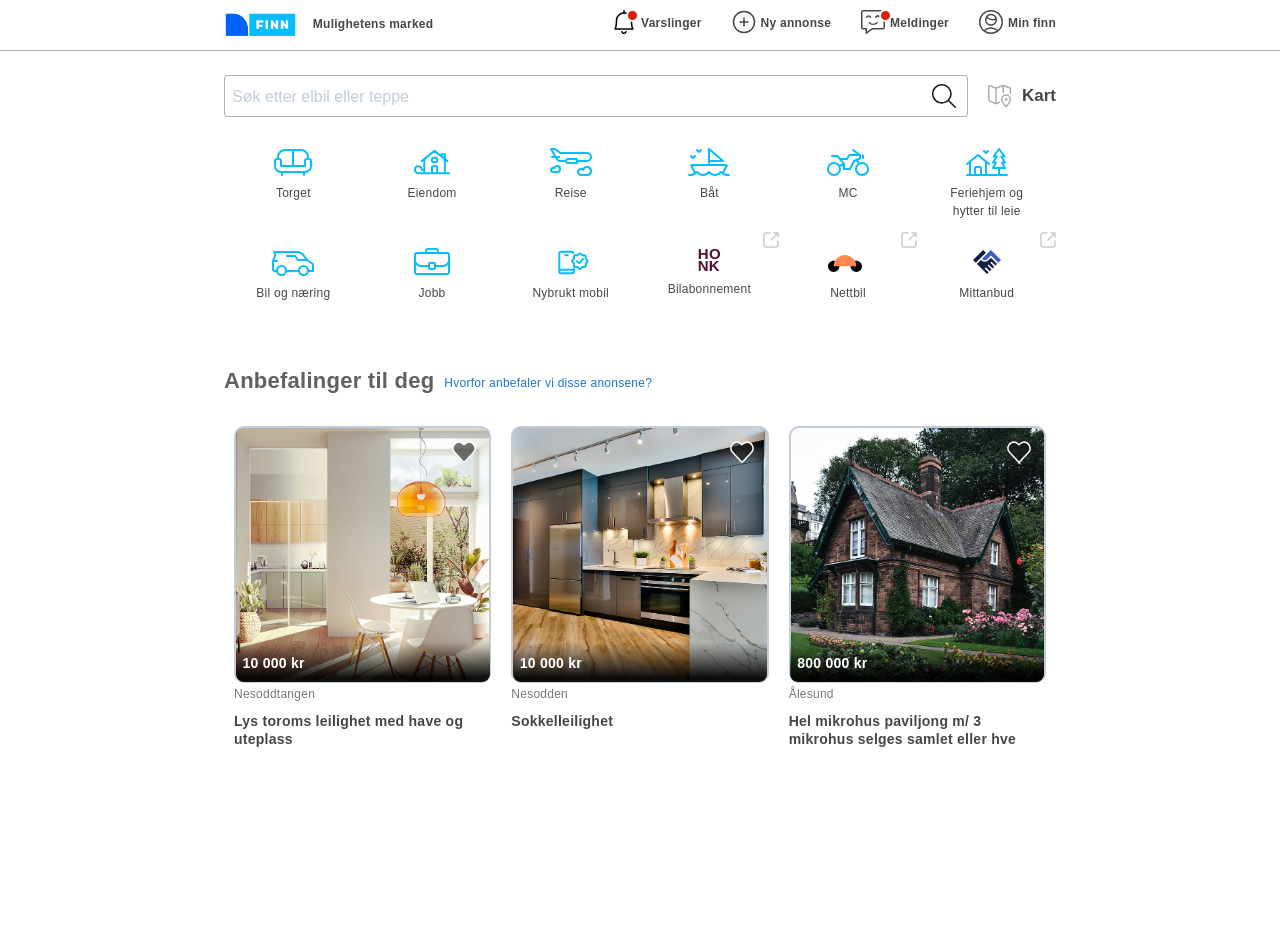
==== commit 53d4f00b: "corrected BEM, fixed final styling and added the last elements" ====
--- a/page-screenshot1.html
+++ b/page-screenshot1.html
@@ -25,54 +25,54 @@
 
         <!--list for header-menu options-->
         <ul class="header__nav-list">
-          <li class="header__nav-list-item">
-            <a href="" class="header__nav-list-item-link"
-              ><span class="header__nav-list-item-icon">
+          <li class="header__nav-item">
+            <a href="" class="header__nav-item-link"
+              ><span class="header__nav-item-icon">
                 <svg
                   xmlns="http://www.w3.org/2000/svg"
-                  class="header__nav-list-item-icon-svg"
+                  class="header__nav-item-icon-svg"
                 >
                   <path
-                    class="header__nav-list-item-icon-path-"
+                    class="header__nav-item-icon-path"
                     d="M12 0a.75.75 0 01.75.75v1.534c4.24.391 7.5 4.06 7.5 8.335 0 3.532.37 5.546.716 6.651.172.55.335.867.437 1.032.05.081.086.125.1.14l.003.004A.75.75 0 0121 19.75H3a.75.75 0 01-.6-1.2v-.001l.028-.042c.028-.045.075-.125.135-.245.12-.241.29-.643.467-1.249.352-1.21.72-3.234.72-6.394 0-4.247 3.287-7.938 7.5-8.334V.75A.75.75 0 0112 0zm0 3.75c-3.703 0-6.75 3.166-6.75 6.869 0 3.275-.382 5.442-.78 6.813-.09.313-.183.584-.27.818h15.52a8.375 8.375 0 01-.186-.533c-.405-1.296-.784-3.472-.784-7.098 0-3.731-3.014-6.869-6.75-6.869zM9.789 21.03a.75.75 0 01.93.509c.165.559.7.96 1.284.96.582 0 1.118-.401 1.282-.96a.75.75 0 111.44.422A2.856 2.856 0 0112.002 24c-1.248 0-2.37-.84-2.722-2.038a.75.75 0 01.509-.93z"
                   ></path>
                 </svg>
-                <span class="header__nav-list-item-icon-notification"></span>
+                <span class="header__nav-item-notification"></span>
               </span>
-              <span class="header__nav-list-item-text">Varslinger</span></a
-            >
-          </li>
-          <li class="header__nav-list-item">
-            <a href="" class="header__nav-list-item-link"
-              ><span class="header__nav-list-item-icon"
+              <span class="header__nav-item-text">Varslinger</span></a
+            >
+          </li>
+          <li class="header__nav-item">
+            <a href="" class="header__nav-item-link"
+              ><span class="header__nav-item-icon"
                 ><svg
                   xmlns="http://www.w3.org/2000/svg"
-                  class="header__nav-list-item-icon-svg header__nav-list-item-icon-svg--stroke"
+                  class="header__nav-item-icon-svg header__nav-item-icon-svg--stroke"
                   width="16"
                   height="16"
                   fill="none"
                   viewBox="0 0 16 16"
                 >
                   <path
-                    class="header__nav-list-item-icon-path header__nav-list-item-icon-path--stroke"
+                    class="header__nav-item-icon-path header__nav-item-icon-path--stroke"
                     d="M8 5v6M5 8h6M8 15A7 7 0 108 1a7 7 0 000 14z"
                   ></path></svg
               ></span>
-              <span class="header__nav-list-item-text">Ny annonse</span></a
-            >
-          </li>
-          <li class="header__nav-list-item">
-            <a href="" class="header__nav-list-item-link">
-              <span class="header__nav-list-item-icon">
+              <span class="header__nav-item-text">Ny annonse</span></a
+            >
+          </li>
+          <li class="header__nav-item">
+            <a href="" class="header__nav-item-link">
+              <span class="header__nav-item-icon">
                 <span
-                  class="header__nav-list-item-icon-notification header__nav-list-item-icon-notification--message"
+                  class="header__nav-item-notification header__nav-item-notification--message"
                 ></span
                 ><svg
-                  class="header__nav-list-item-icon-svg"
+                  class="header__nav-item-icon-svg"
                   xmlns="http://www.w3.org/2000/svg"
                 >
                   <path
-                    class="header__nav-list-item-icon-path header__nav-list-item-icon-path--message"
+                    class="header__nav-item-icon-path header__nav-item-icon-path--message"
                     fill="currentColor"
                     d="M1.72 1.72a.75.75 0 01.53-.22h19.5a.75.75 0 01.75.75v15a.75.75 0 01-.75.75h-10.5a.75.75 0 00-.45.15L6 21.75v-3a.75.75 0 00-.75-.75h-3a.75.75 0 01-.75-.75v-15a.75.75 0 01.22-.53zM2.25 0A2.25 2.25 0 000 2.25v15a2.25 2.25 0 002.25 2.25H4.5v3.75a.75.75 0 001.2.6l5.8-4.35h10.25A2.25 2.25 0 0024 17.25v-15A2.25 2.25 0 0021.75 0H2.25zm5.377 5.25a2.985 2.985 0 00-2.68 1.67.75.75 0 101.347.66 1.485 1.485 0 012.666 0 .75.75 0 101.346-.66 2.985 2.985 0 00-2.679-1.67zm7.416.452A2.985 2.985 0 0119.3 6.919a.75.75 0 01-1.346.662 1.485 1.485 0 00-2.666 0 .75.75 0 01-1.346-.662c.246-.5.627-.922 1.101-1.217zm-6.286 6.494a.75.75 0 10-1.01 1.108 6.497 6.497 0 008.754 0 .75.75 0 10-1.01-1.108 4.997 4.997 0 01-6.734 0z"
                   ></path>
@@ -81,17 +81,17 @@
                       <path
                         fill="currentColor"
                         d="M0 0h24v24H0z"
-                        class="header__nav-list-item-icon-path"
+                        class="header__nav-item-icon-path"
                       ></path>
                     </clipPath>
                   </defs></svg
               ></span>
-              <span class="header__nav-list-item-text">Meldinger</span></a
-            >
-          </li>
-          <li class="header__nav-list-item">
-            <a href="" class="header__nav-list-item-link"
-              ><span class="header__nav-list-item-icon"
+              <span class="header__nav-item-text">Meldinger</span></a
+            >
+          </li>
+          <li class="header__nav-item">
+            <a href="" class="header__nav-item-link"
+              ><span class="header__nav-item-icon"
                 ><svg
                   xmlns="http://www.w3.org/2000/svg"
                   width="24"
@@ -100,11 +100,11 @@
                   viewBox="0 0 24 24"
                 >
                   <path
-                    class="header__nav-list-item-icon-path header__nav-list-item-icon-path--circle-user"
+                    class="header__nav-item-icon-path header__nav-item-icon-path--circle-user"
                     d="M1.5 12C1.5 6.201 6.201 1.5 12 1.5S22.5 6.201 22.5 12c0 3.136-1.375 5.952-3.555 7.876a10.497 10.497 0 00-13.89 0A10.474 10.474 0 011.5 12zm3.133 9.473A11.948 11.948 0 0012 24c6.627 0 12-5.373 12-12S18.627 0 12 0 0 5.373 0 12a11.98 11.98 0 004.62 9.463l.013.01zm1.644-.668a8.998 8.998 0 0111.446 0A10.451 10.451 0 0112 22.5a10.45 10.45 0 01-5.723-1.695zM7.5 9.75c0-.494.08-.97.226-1.414A9.461 9.461 0 0013.75 10.5L7.726 8.336 13.75 10.5c.929 0 1.851-.136 2.737-.403A4.5 4.5 0 017.5 9.75zM13.75 9c.884 0 1.76-.146 2.593-.432A4.502 4.502 0 008.45 6.982 7.961 7.961 0 0013.75 9zM6 9.75a5.972 5.972 0 01.843-3.068A6 6 0 116 9.75z"
                   ></path></svg
               ></span>
-              <span class="header__nav-list-item-text">Min finn</span></a
+              <span class="header__nav-item-text">Min finn</span></a
             >
           </li>
         </ul>
@@ -159,10 +159,10 @@
             <a href="" class="categories__link">
               <svg
                 xmlns="http://www.w3.org/2000/svg"
-                class="categories__link-icon-svg"
-              >
-                <path
-                  class="categories__link-icon-path"
+                class="categories__link-svg"
+              >
+                <path
+                  class="categories__link-path"
                   d="M6 11V9a7 7 0 017-7h8m15 9V9a7 7 0 00-7-7h-8m15 9h-1a2 2 0 00-2 2v5H21m15-7h1a2 2 0 012 2v5a6 6 0 01-6 6h-1m0 0H10m22 0v3m-22-3H9a6 6 0 01-6-6v-5a2 2 0 012-2h2a2 2 0 012 2v5h12m-11 6v3m11-9V2"
                 ></path>
               </svg>
@@ -173,14 +173,14 @@
             <a href="" class="categories__link">
               <svg
                 xmlns="http://www.w3.org/2000/svg"
-                class="categories__link-icon-svg"
-              >
-                <path
-                  class="categories__link-icon-path"
+                class="categories__link-svg"
+              >
+                <path
+                  class="categories__link-path"
                   d="M10.714 13.143 23.571 2.857 36.43 13.143m-23.144 12V11.086m0 12.342c0-.946-.768-1.714-1.715-1.714h-.857a3.429 3.429 0 1 0-3.429 3.429h30.858"
                 ></path>
                 <path
-                  class="categories__link-icon-path"
+                  class="categories__link-path"
                   d="M33.857 25.143V6.286H30.43v2.057m-4.287 15.943v-5.143a.857.857 0 0 0-.857-.857h-3.429a.857.857 0 0 0-.857.857v5.143m0-11.357v-2.143c0-.592.493-1.072 1.102-1.072h2.939c.608 0 1.102.48 1.102 1.072v2.143c0 .591-.494 1.071-1.102 1.071h-2.939C21.493 14 21 13.52 21 12.93Z"
                 ></path>
               </svg>
@@ -191,10 +191,10 @@
             <a href="" class="categories__link">
               <svg
                 xmlns="http://www.w3.org/2000/svg"
-                class="categories__link-icon-svg"
-              >
-                <path
-                  class="categories__link-icon-path"
+                class="categories__link-svg"
+              >
+                <path
+                  class="categories__link-path"
                   d="M15.5 13h-5.142a3.844 3.844 0 01-1.97-.483 4.057 4.057 0 01-1.49-1.431L1 1h3.899l5.459 4H37a4 4 0 010 8H27M9 9H2m13 4l2.571-2H27v4h-9.429L15 13zm16 14a3 3 0 112.152-5.09A3.999 3.999 0 1137 27h-6zM7 18a2.999 2.999 0 00-2.933 2.356A1.943 1.943 0 003 20a2 2 0 100 4h4a3 3 0 000-6z"
                 ></path>
               </svg>
@@ -205,10 +205,10 @@
             <a href="" class="categories__link">
               <svg
                 xmlns="http://www.w3.org/2000/svg"
-                class="categories__link-icon-svg"
-              >
-                <path
-                  class="categories__link-icon-path"
+                class="categories__link-svg"
+              >
+                <path
+                  class="categories__link-path"
                   d="M35 25l3.638-7.276a.5.5 0 00-.447-.724H3.809a.5.5 0 00-.447.724L7 25m-6 1.919a8.999 8.999 0 004.302-.47A9.682 9.682 0 009 24a8.157 8.157 0 002.717 2.156A7.495 7.495 0 0015 26.92c1.131 0 2.25-.26 3.283-.763A8.157 8.157 0 0021 24a8.157 8.157 0 002.717 2.156A7.495 7.495 0 0027 26.92c1.131 0 2.25-.26 3.283-.763A8.157 8.157 0 0033 24a9.682 9.682 0 003.698 2.45 8.999 8.999 0 004.302.469M13 2l-2 2-2-2M7 8l-2 2-2-2m18 9v-4m0 0h14L21 1v12z"
                 ></path>
               </svg>
@@ -219,10 +219,10 @@
             <a href="" class="categories__link">
               <svg
                 xmlns="http://www.w3.org/2000/svg"
-                class="categories__link-icon-svg"
-              >
-                <path
-                  class="categories__link-icon-path"
+                class="categories__link-svg"
+              >
+                <path
+                  class="categories__link-path"
                   d="M36 7.5V10M5 8h5.5l2.5 3m4 5v5h6l4-8 6-2.5V7m-16 9l-4-5m4 5l-4.5 2m.5-7h7l1.447-2.894A2 2 0 0123.237 7H33m0 0l-7-5m6 13.5L30 12m11 9a6 6 0 11-12 0 6 6 0 0112 0zm-28 0a6 6 0 11-12 0 6 6 0 0112 0z"
                 ></path>
               </svg>
@@ -233,14 +233,15 @@
             <a href="" class="categories__link">
               <svg
                 xmlns="http://www.w3.org/2000/svg"
-                class="categories__link-icon-svg"
-              >
-                <path
-                  class="categories__link-icon-path"
+                class="categories__link-svg"
+              >
+                <path
+                  class="categories__link-path"
                   d="M22 3l-2 2-2-2M1 27h40M4 14v13m16-13v13m-5 0v-7a1 1 0 00-1-1h-4a1 1 0 00-1 1v7M1 16l11-9 11 9m10 4h6l-3-5.5h3l-3.5-6h3L33 1l-5.3 7.5h3l-3.7 6h3L27 20h6zm0 0v7"
                 ></path>
               </svg>
-              <span class="categories__link-text"
+              <span
+                class="categories__link-text categories__link-text--word-break"
                 >Feriehjem og hytter til leie</span
               >
             </a>
@@ -249,10 +250,10 @@
             <a href="" class="categories__link">
               <svg
                 xmlns="http://www.w3.org/2000/svg"
-                class="categories__link-icon-svg"
-              >
-                <path
-                  class="categories__link-icon-path categories__link-icon-path--with-fill"
+                class="categories__link-svg"
+              >
+                <path
+                  class="categories__link-path categories__link-path--with-fill"
                   d="M31.4 7.2l-.8.6.8-.6zM41 16h1v-.535l-.445-.297L41 16zm0 7v1a1 1 0 001-1h-1zM5 24a1 1 0 100-2v2zm31-2a1 1 0 100 2v-2zM2 4V3a1 1 0 00-.857 1.514L2 4zm24 8l-.8.6.3.4h.5v-1zM3.5 6.5l.933.359a1 1 0 00-.076-.873L3.5 6.5zM1 13l-.933-.359A1 1 0 000 13h1zm22-5l.8-.6A1 1 0 0023 7v1zm-8-1a1 1 0 100 2V7zM5 14a1 1 0 100-2v2zm25.6-6.2l3.6 4.8 1.6-1.2-3.6-4.8-1.6 1.2zM40 16v7h2v-7h-2zM3 24h2v-2H3v2zm32-13h-9v2h9v-2zm6.555 4.168l-6-4-1.11 1.664 6 4 1.11-1.664zM1.143 4.515l1.5 2.5 1.714-1.03-1.5-2.5-1.714 1.03zM2.567 6.14l-2.5 6.5 1.866.718 2.5-6.5-1.866-.718zM26.8 11.4l-3-4-1.6 1.2 3 4 1.6-1.2zM23 7h-8v2h8V7zM1 14h4v-2H1v2zm-1 7a3 3 0 003 3v-2a1 1 0 01-1-1H0zM32.2 6.6A9 9 0 0025 3v2a7 7 0 015.6 2.8l1.6-1.2zM35 22.5a3.5 3.5 0 01-3.5 3.5v2a5.5 5.5 0 005.5-5.5h-2zM31.5 26a3.5 3.5 0 01-3.5-3.5h-2a5.5 5.5 0 005.5 5.5v-2zM28 22.5a3.5 3.5 0 013.5-3.5v-2a5.5 5.5 0 00-5.5 5.5h2zm3.5-3.5a3.5 3.5 0 013.5 3.5h2a5.5 5.5 0 00-5.5-5.5v2zM13 22.5A3.5 3.5 0 019.5 26v2a5.5 5.5 0 005.5-5.5h-2zM9.5 26A3.5 3.5 0 016 22.5H4A5.5 5.5 0 009.5 28v-2zM6 22.5A3.5 3.5 0 019.5 19v-2A5.5 5.5 0 004 22.5h2zM9.5 19a3.5 3.5 0 013.5 3.5h2A5.5 5.5 0 009.5 17v2zM28 22H14v2h14v-2zM0 13v8h2v-8H0zm41 9h-5v2h5v-2zM25 3H2v2h23V3z"
                 ></path>
               </svg>
@@ -263,10 +264,10 @@
             <a href="" class="categories__link">
               <svg
                 xmlns="http://www.w3.org/2000/svg"
-                class="categories__link-icon-svg"
-              >
-                <path
-                  class="categories__link-icon-path categories__link-icon-path--with-fill"
+                class="categories__link-svg"
+              >
+                <path
+                  class="categories__link-path categories__link-path--with-fill"
                   d="M39 12a1 1 0 10-2 0h2zM5 12a1 1 0 10-2 0h2zm1-6h9V4H6v2zm10-1V3h-2v2h2zm1-3h8V0h-8v2zm-2 4h12V4H15v2zm12 0h9V4h-9v2zm-1-3v2h2V3h-2zm-1-1a1 1 0 011 1h2a3 3 0 00-3-3v2zM3 24a3 3 0 003 3v-2a1 1 0 01-1-1H3zm34 0a1 1 0 01-1 1v2a3 3 0 003-3h-2zM36 6a1 1 0 011 1h2a3 3 0 00-3-3v2zM16 3a1 1 0 011-1V0a3 3 0 00-3 3h2zM6 4a3 3 0 00-3 3h2a1 1 0 011-1V4zm26 15a7 7 0 007-7h-2a5 5 0 01-5 5v2zm-22-2a5 5 0 01-5-5H3a7 7 0 007 7v-2zm9 5h4v-2h-4v2zm4-8h-4v2h4v-2zm0 2h2a2 2 0 00-2-2v2zm0 6a2 2 0 002-2h-2v2zm-4-2h-2a2 2 0 002 2v-2zm0-6a2 2 0 00-2 2h2v-2zM5 24V7H3v17h2zM37 7v17h2V7h-2zm-1 18H6v2h30v-2zm-13-6h9v-2h-9v2zm-13 0h9v-2h-9v2zm15 1v-4h-2v4h2zm-8-4v4h2v-4h-2z"
                 ></path>
               </svg>
@@ -277,9 +278,9 @@
             <a href="" class="categories__link">
               <svg
                 xmlns="http://www.w3.org/2000/svg"
-                class="categories__link-icon-svg"
-              >
-                <g class="categories__link-icon-path">
+                class="categories__link-svg"
+              >
+                <g class="categories__link-path">
                   <path
                     d="m23.428 5-.348-.522a1.71 1.71 0 0 0-1.426-.764H11c-.947 0-1.714.768-1.714 1.715v18c0 .946.767 1.714 1.714 1.714h11.143c.947 0 1.714-.768 1.714-1.714v-2.572"
                   ></path>
@@ -290,7 +291,7 @@
                   ></path>
                 </g>
                 <path
-                  class="categories__link-icon-path"
+                  class="categories__link-path"
                   d="m27 13.192 1.732 1.582a.855.855 0 0 0 1.244-.091L33 11"
                 ></path>
               </svg>
@@ -309,9 +310,9 @@
                 ></path>
               </svg>
               <span class="categories__link-icon-text">
-                <span class="categories__link-icon-text-span">HO</span>
+                <span class="categories__link-text-span">HO</span>
                 <span
-                  class="categories__link-icon-text-span categories__link-icon-text-span--less-margin"
+                  class="categories__link-text-span categories__link-text-span--less-margin"
                   >NK</span
                 >
               </span>
@@ -330,14 +331,14 @@
                 ></path>
               </svg>
               <svg
-                class="categories__link-icon-svg-nettbil"
+                class="categories__link-svg-nettbil"
                 xmlns="http://www.w3.org/2000/svg"
               >
                 <path
                   d="M9.698 24c3.148 0 5.699-2.537 5.699-5.667s-2.551-5.666-5.699-5.666C6.551 12.666 4 15.203 4 18.332 4 21.463 6.551 24 9.698 24m22.604 0c3.148 0 5.699-2.537 5.699-5.667s-2.551-5.666-5.699-5.666-5.698 2.537-5.698 5.666S29.155 24 32.302 24"
                 ></path>
                 <path
-                  class="categories__link-icon-path-nettbil"
+                  class="categories__link-path-nettbil"
                   d="M32.302 18.24H9.698C9.698 12.031 14.758 7 21 7s11.302 5.032 11.302 11.24"
                 ></path>
               </svg>
@@ -357,7 +358,7 @@
               </svg>
               <svg
                 xmlns="http://www.w3.org/2000/svg"
-                class="categories__link-icon-svg categories__link-icon-svg--opacity"
+                class="categories__link-svg categories__link-svg--opacity"
               >
                 <path
                   fill="#101F41"
@@ -384,50 +385,100 @@
         >
       </div>
       <div class="card__wrapper">
-        <div class="card">
+        <article class="card">
+          <button class="card__favorite-button">
+            <svg
+              class="card__heart-svg"
+              xmlns="http://www.w3.org/2000/svg"
+              viewBox="0 0 24 24"
+            >
+              <path
+                class="card__heart-path"
+                d="M11.97 22c.606 0 .948-.53 1.925-1.565 1.22-1.295 2.397-2.501 3.251-3.408 2.523-2.676 3.515-3.691 4.219-4.484 1.87-2.105 2.113-5.03.845-7.252C20.61 2.491 18.225 2 16.942 2s-2.2.492-3.82 1.757L12 4.808l-1.093-1.051C9.15 2.255 7.876 2 7.06 2c-.68 0-3.525 0-5.358 3.291-1.338 2.402-.639 5.36 1.065 7.252.305.34 1.563 1.657 3.745 4.029.878.955 2.122 2.269 3.037 3.266.518.565 1.815 2.162 2.421 2.162z"
+              ></path>
+            </svg>
+          </button>
           <a href="" class="card__a-href">
-            <figure class="card__figure">
+            <div class="card__img-text">
               <img
                 src="img/livingroom-image.jpg"
                 alt="house image"
                 class="card__img"
               />
-              <figcaption class="card__figcaption">Nesoddtangen</figcaption>
-            </figure>
-            <span class="card__text"
-              >Lys toroms leilighet med have og uteplass</span
-            >
+              <div class="card__price-container">
+                <span class="card__price">10 000 kr</span>
+              </div>
+            </div>
+            <div class="card__location-wrapper">
+              <span class="card__location-text">Nesoddtangen</span>
+            </div>
+            <h2 class="card__title">
+              Lys toroms leilighet med have og uteplass
+            </h2>
           </a>
-        </div>
-        <div class="card">
+        </article>
+        <article class="card">
+          <button class="card__favorite-button">
+            <svg
+              class="card__heart-svg"
+              xmlns="http://www.w3.org/2000/svg"
+              viewBox="0 0 24 24"
+            >
+              <path
+                class="card__heart-path"
+                d="M11.97 22c.606 0 .948-.53 1.925-1.565 1.22-1.295 2.397-2.501 3.251-3.408 2.523-2.676 3.515-3.691 4.219-4.484 1.87-2.105 2.113-5.03.845-7.252C20.61 2.491 18.225 2 16.942 2s-2.2.492-3.82 1.757L12 4.808l-1.093-1.051C9.15 2.255 7.876 2 7.06 2c-.68 0-3.525 0-5.358 3.291-1.338 2.402-.639 5.36 1.065 7.252.305.34 1.563 1.657 3.745 4.029.878.955 2.122 2.269 3.037 3.266.518.565 1.815 2.162 2.421 2.162z"
+              ></path>
+            </svg>
+          </button>
           <a href="" class="card__a-href">
-            <figure class="card__figure">
+            <div class="card__img-text">
               <img
                 src="img/kitchen-image.jpg"
                 alt="kitchen image"
                 class="card__img"
               />
-              <figcaption class="card__figcaption">Nesodden</figcaption>
-            </figure>
-            <span class="card__text">Sokkelleilighet</span>
+              <div class="card__price-container">
+                <span class="card__price">10 000 kr</span>
+              </div>
+            </div>
+            <div class="card__location-wrapper">
+              <span class="card__location-text">Nesodden</span>
+            </div>
+            <h2 class="card__title">Sokkelleilighet</h2>
           </a>
-        </div>
-        <div class="card">
+        </article>
+        <article class="card">
+          <button class="card__favorite-button">
+            <svg
+              class="card__heart-svg"
+              xmlns="http://www.w3.org/2000/svg"
+              viewBox="0 0 24 24"
+            >
+              <path
+                class="card__heart-path"
+                d="M11.97 22c.606 0 .948-.53 1.925-1.565 1.22-1.295 2.397-2.501 3.251-3.408 2.523-2.676 3.515-3.691 4.219-4.484 1.87-2.105 2.113-5.03.845-7.252C20.61 2.491 18.225 2 16.942 2s-2.2.492-3.82 1.757L12 4.808l-1.093-1.051C9.15 2.255 7.876 2 7.06 2c-.68 0-3.525 0-5.358 3.291-1.338 2.402-.639 5.36 1.065 7.252.305.34 1.563 1.657 3.745 4.029.878.955 2.122 2.269 3.037 3.266.518.565 1.815 2.162 2.421 2.162z"
+              ></path>
+            </svg>
+          </button>
           <a href="" class="card__a-href">
-            <figure class="card__figure">
+            <div class="card__img-text">
               <img
                 src="img/house-image.jpg"
                 alt="livingroom image"
                 class="card__img"
               />
-              <figcaption class="card__figcaption">Ålesund</figcaption>
-            </figure>
-            <span class="card__text"
-              >Hel mikrohus paviljong m/ 3 mikrohus selges samlet eller
-              hve</span
-            >
+              <div class="card__price-container">
+                <span class="card__price">800 000 kr</span>
+              </div>
+            </div>
+            <div class="card__location-wrapper">
+              <span class="card__location-text">Ålesund</span>
+            </div>
+            <h2 class="card__title">
+              Hel mikrohus paviljong m/ 3 mikrohus selges samlet eller hve
+            </h2>
           </a>
-        </div>
+        </article>
       </div>
     </main>
   </body>
--- a/assets/styles/style.css
+++ b/assets/styles/style.css
@@ -84,8 +84,13 @@
   height: 100%;
 }
 .header__nav-logo-link {
+  box-sizing: border-box;
   color: #464646;
   height: 100%;
+  border-bottom: solid transparent 2px;
+}
+.header__nav-logo-link:hover {
+  border-bottom: solid #0063fb 2px;
 }
 .header__nav-logo-img {
   height: 100%;
@@ -96,7 +101,7 @@
   margin: 0;
   padding: 0;
 }
-.header__nav-list-item {
+.header__nav-item {
   box-sizing: border-box;
   padding: 0 10px;
   display: inline-flex;
@@ -104,10 +109,10 @@
   border-bottom: 2px solid transparent;
   cursor: pointer;
 }
-.header__nav-list-item:hover {
+.header__nav-item:hover {
   border-bottom: 2px solid #0063fb;
 }
-.header__nav-list-item-link {
+.header__nav-item-link {
   display: flex;
   text-decoration: none;
   justify-content: center;
@@ -117,26 +122,26 @@
   font-weight: bold;
   gap: 5px;
 }
-.header__nav-list-item-icon-svg {
+.header__nav-item-icon-svg {
   height: 24px;
   width: 24px;
 }
-.header__nav-list-item-icon-path {
+.header__nav-item-icon-path {
   height: 24px;
   width: 24px;
 }
-.header__nav-list-item-icon-path--stroke {
+.header__nav-item-icon-path--stroke {
   stroke: currentColor;
   stroke: 1.5;
 }
-.header__nav-list-item-icon-path--message {
+.header__nav-item-icon-path--message {
   fill-rule: evenodd;
 }
-.header__nav-list-item-icon-path--circle-user {
+.header__nav-item-icon-path--circle-user {
   fill: currentColor;
   fill-rule: evenodd;
 }
-.header__nav-list-item-icon-notification {
+.header__nav-item-notification {
   position: absolute;
   height: 9px;
   width: 9px;
@@ -146,7 +151,7 @@
   border: solid #f8f8f8 2px;
   border-radius: 50%;
 }
-.header__nav-list-item-icon-notification--message {
+.header__nav-item-notification--message {
   left: 27.5px;
 }
 
@@ -238,11 +243,10 @@
 }
 .categories__item {
   display: inline-block;
-  /*border: solid red 1px;
-  box-sizing: border-box;*/
   flex: 1 1 16.6666666667%;
   height: 100px;
   text-align: center;
+  box-sizing: border-box;
 }
 .categories__item:hover {
   opacity: 0.5;
@@ -257,8 +261,8 @@
   display: flex;
   height: 100%;
   box-sizing: border-box;
-  padding: 16px 4px;
-  justify-content: center;
+  padding: 16px 4px 0px;
+  justify-content: flex-start;
   align-items: center;
   flex-direction: column;
   color: #464646;
@@ -269,17 +273,17 @@
   text-align: center;
   position: relative;
 }
-.categories__link-icon-svg {
+.categories__link-svg {
   padding: 0;
   width: 42px;
   height: 28px;
   fill: none;
 }
-.categories__link-icon-svg-nettbil {
+.categories__link-svg-nettbil {
   width: 48px;
   height: 28px;
 }
-.categories__link-icon-path {
+.categories__link-path {
   stroke-linecap: round;
   stroke-linejoin: round;
   stroke: #06befb;
@@ -287,33 +291,36 @@
   width: 42px;
   height: 28px;
 }
-.categories__link-icon-path--with-fill {
+.categories__link-path--with-fill {
   stroke-width: 0;
   fill: #06befb;
 }
-.categories__link-icon-path-nettbil {
+.categories__link-path-nettbil {
   fill: #ff8752;
 }
-.categories__link-icon-text {
+.categories__link-text {
+  font-size: 12px;
+  color: #464646;
+  margin: 8px 0px 0px;
+}
+.categories__link-text-span {
+  padding: 0;
   display: inline-flex;
-  flex-direction: column;
+  justify-content: center;
+  line-height: 12px;
   font-size: 15px;
   font-weight: bold;
   color: #570e2d;
 }
-.categories__link-icon-text-span {
-  padding: 0;
+.categories__link-text-span--less-margin {
+  margin-left: -1px;
+}
+.categories__link-text--word-break {
+  width: 80%;
+}
+.categories__link-icon-text {
+  flex-direction: column;
   display: inline-flex;
-  justify-content: center;
-  line-height: 12px;
-}
-.categories__link-icon-text-span--less-margin {
-  margin-left: -1px;
-}
-.categories__link-text {
-  color: #464646;
-  padding: 0;
-  margin: 8px 0px 0px;
 }
 .categories__link-external-svg {
   top: 0;
@@ -346,6 +353,7 @@
 .card {
   border-radius: 11px;
   flex: 1 0 33%;
+  position: relative;
 }
 .card:hover {
   background-color: #f1f9ff;
@@ -362,26 +370,96 @@
   width: 100%;
   display: flex;
 }
-.card__figure {
+.card__img-text {
   /*border: solid #C3CCD9 1px;*/
   padding: 0;
   margin: 0;
+  position: relative;
+}
+.card__favorite-button {
+  position: absolute;
+  right: 17px;
+  top: 16px;
+  border-radius: 50%;
+  cursor: pointer;
+  display: flex;
+  height: 40px;
+  width: 40px;
+  align-items: center;
+  justify-content: center;
+  background-color: transparent;
+  border: none;
+  z-index: 2;
+}
+.card__favorite-button::after {
+  position: absolute;
+  left: 0;
+  top: 0;
+  border-radius: 50%;
+  content: "";
+  display: none;
+  height: 100%;
+  width: 100%;
+}
+.card__favorite-button:hover::after {
+  background-color: #06befb;
+  /*Opacity to make sure it matches*/
+  opacity: 0.15;
+  display: block;
+}
+.card__favorite-button:hover > .card__heart-svg {
+  fill-opacity: 0.8;
+}
+.card__heart-svg {
+  height: 24px;
+  width: 24px;
+  fill: #171717;
+  fill-opacity: 0.6;
+}
+.card__heart-path {
+  clip-rule: evenodd;
+  stroke: #fff;
+  stroke-width: 1.5;
+}
+.card__price-container {
+  position: absolute;
+  box-sizing: border-box;
+  height: 40px;
+  bottom: 1px;
+  left: 1.5px;
+  width: calc(100% - 3px);
+  background: rgb(0, 0, 0);
+  background: linear-gradient(0deg, rgba(0, 0, 0, 0.924894958) 0%, rgba(0, 0, 0, 0.92) 12%, rgba(0, 0, 0, 0) 100%);
+  border-radius: 0px 0px 8px 8px;
+  font-weight: bold;
+}
+.card__price {
+  position: absolute;
+  bottom: 10px;
+  left: 7px;
+  color: #fff;
+  font-size: 14px;
+  line-height: 18px;
 }
 .card__img {
   width: 100%;
   border-radius: 10px;
   box-sizing: border-box;
   border: solid #c3ccd9 2px;
-}
-.card__figcaption {
+  box-shadow: 0px 0px 30px black inset;
+  display: block;
+}
+.card__location-text {
   color: #767676;
   font-size: 12px;
-}
-.card__text {
+  line-height: 16px;
+}
+.card__title {
   display: inline-block;
-  margin: 10px 0px 30px 0px;
+  margin: 10px 0px 20px 0px;
   font-weight: bold;
   font-size: 14px;
+  line-height: 18px;
 }
 
 .container-login {
@@ -391,8 +469,7 @@
   text-align: center;
   justify-content: center;
   border-radius: 9px;
-  box-shadow: 0 11px 15px -7px rgba(0, 0, 0, 0.2),
-    0 9px 46px 8px rgba(0, 0, 0, 0.12), 0 24px 38px 3px rgba(0, 0, 0, 0.14);
+  box-shadow: 0 11px 15px -7px rgba(0, 0, 0, 0.2), 0 9px 46px 8px rgba(0, 0, 0, 0.12), 0 24px 38px 3px rgba(0, 0, 0, 0.14);
 }
 .container-login__title {
   margin-bottom: 2rem;
@@ -450,8 +527,7 @@
   font-weight: 600;
   font-size: 15px;
 }
-.container-login__form--button,
-.container-login__form--buttonNewUser {
+.container-login__form--button, .container-login__form--buttonNewUser {
   min-width: 150px;
   margin: 32px 0px 0px;
   padding: 16px;
@@ -495,4 +571,4 @@
   color: grey;
   text-decoration: none;
   text-align: center;
-} /*# sourceMappingURL=style.css.map */
+}/*# sourceMappingURL=style.css.map */
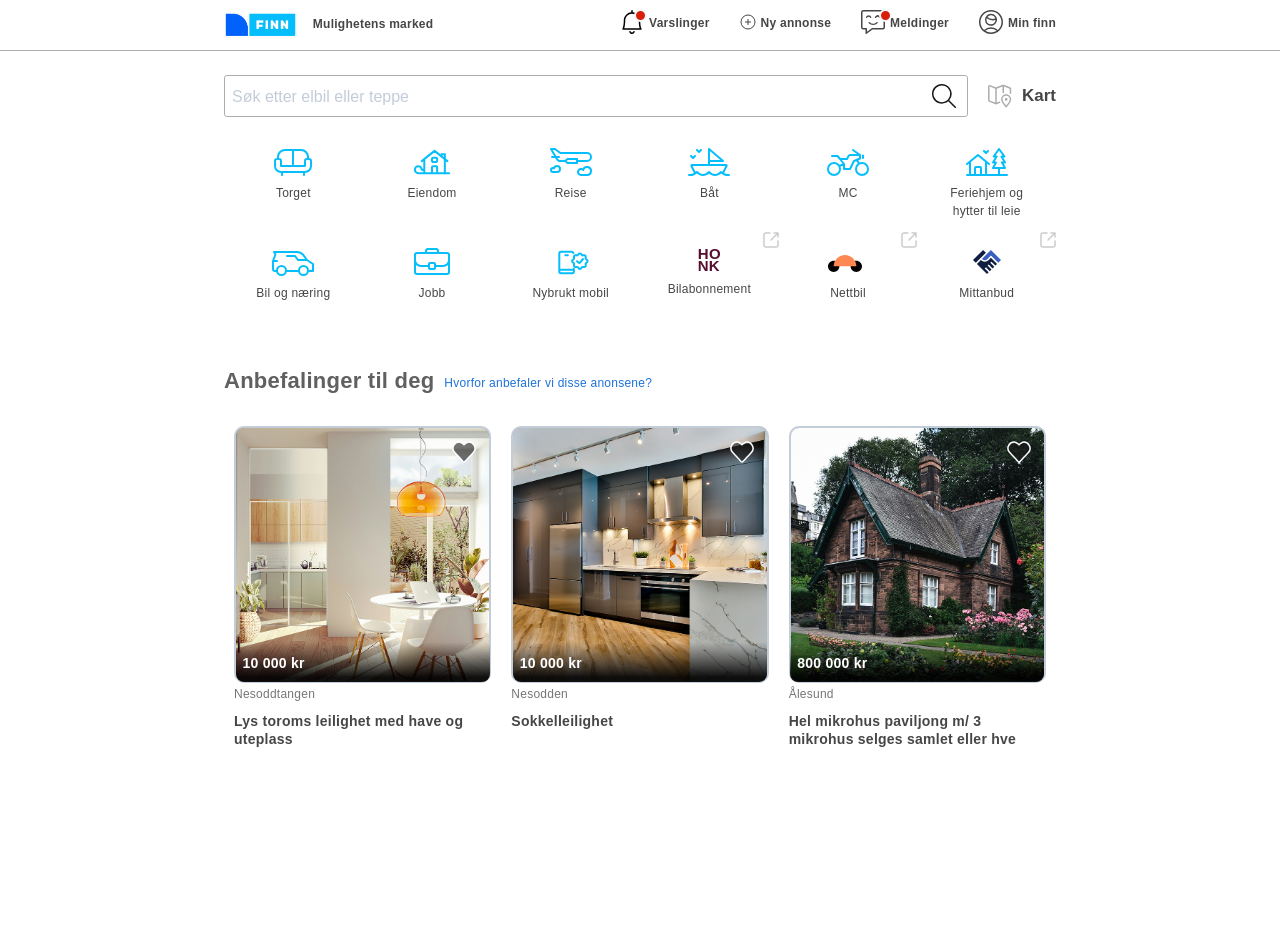
==== commit baad2d96: "updated and added some comments, made sure all svg/path styling was done in css" ====
--- a/page-screenshot1.html
+++ b/page-screenshot1.html
@@ -28,6 +28,7 @@
           <li class="header__nav-item">
             <a href="" class="header__nav-item-link"
               ><span class="header__nav-item-icon">
+                <!--svg and paths to create icon is gathered from https://www.fabric-ds.io/icons-->
                 <svg
                   xmlns="http://www.w3.org/2000/svg"
                   class="header__nav-item-icon-svg"
@@ -44,13 +45,11 @@
           </li>
           <li class="header__nav-item">
             <a href="" class="header__nav-item-link"
-              ><span class="header__nav-item-icon"
-                ><svg
+              ><span class="header__nav-item-icon">
+                <!--svg and paths to create icon is gathered from https://www.fabric-ds.io/icons-->
+                <svg
                   xmlns="http://www.w3.org/2000/svg"
-                  class="header__nav-item-icon-svg header__nav-item-icon-svg--stroke"
-                  width="16"
-                  height="16"
-                  fill="none"
+                  class="header__nav-item-icon-svg header__nav-item-icon-svg--smaller"
                   viewBox="0 0 16 16"
                 >
                   <path
@@ -66,20 +65,19 @@
               <span class="header__nav-item-icon">
                 <span
                   class="header__nav-item-notification header__nav-item-notification--message"
-                ></span
-                ><svg
+                ></span>
+                <!--svg and paths to create icon is gathered from https://www.fabric-ds.io/icons-->
+                <svg
                   class="header__nav-item-icon-svg"
                   xmlns="http://www.w3.org/2000/svg"
                 >
                   <path
                     class="header__nav-item-icon-path header__nav-item-icon-path--message"
-                    fill="currentColor"
                     d="M1.72 1.72a.75.75 0 01.53-.22h19.5a.75.75 0 01.75.75v15a.75.75 0 01-.75.75h-10.5a.75.75 0 00-.45.15L6 21.75v-3a.75.75 0 00-.75-.75h-3a.75.75 0 01-.75-.75v-15a.75.75 0 01.22-.53zM2.25 0A2.25 2.25 0 000 2.25v15a2.25 2.25 0 002.25 2.25H4.5v3.75a.75.75 0 001.2.6l5.8-4.35h10.25A2.25 2.25 0 0024 17.25v-15A2.25 2.25 0 0021.75 0H2.25zm5.377 5.25a2.985 2.985 0 00-2.68 1.67.75.75 0 101.347.66 1.485 1.485 0 012.666 0 .75.75 0 101.346-.66 2.985 2.985 0 00-2.679-1.67zm7.416.452A2.985 2.985 0 0119.3 6.919a.75.75 0 01-1.346.662 1.485 1.485 0 00-2.666 0 .75.75 0 01-1.346-.662c.246-.5.627-.922 1.101-1.217zm-6.286 6.494a.75.75 0 10-1.01 1.108 6.497 6.497 0 008.754 0 .75.75 0 10-1.01-1.108 4.997 4.997 0 01-6.734 0z"
                   ></path>
                   <defs>
-                    <clipPath id="eUianclip0_1199_122">
+                    <clipPath>
                       <path
-                        fill="currentColor"
                         d="M0 0h24v24H0z"
                         class="header__nav-item-icon-path"
                       ></path>
@@ -91,12 +89,11 @@
           </li>
           <li class="header__nav-item">
             <a href="" class="header__nav-item-link"
-              ><span class="header__nav-item-icon"
-                ><svg
+              ><span class="header__nav-item-icon">
+                <!--svg and paths to create icon is gathered from https://www.fabric-ds.io/icons-->
+                <svg
+                  class="header__nav-item-icon-svg"
                   xmlns="http://www.w3.org/2000/svg"
-                  width="24"
-                  height="24"
-                  fill="none"
                   viewBox="0 0 24 24"
                 >
                   <path
@@ -124,6 +121,7 @@
           <button class="search__button">
             <!--Added due to accesability since button needs text-->
             <span class="search__button-text">Søk</span>
+            <!--svg and paths to create icon is gathered from https://www.fabric-ds.io/icons-->
             <svg xmlns="http://www.w3.org/2000/svg" class="search__button-icon">
               <g
                 clip-path="url(#bLDU9clip0_963_193)"
@@ -131,22 +129,20 @@
               >
                 <path
                   class="search__button-icon-svg"
-                  fill-rule="evenodd"
                   d="M2.162 13.064A8.313 8.313 0 1117.464 6.56a8.313 8.313 0 01-15.302 6.503zm14.041 4.199a9.81 9.81 0 01-2.552 1.58c-4.988 2.12-10.75-.205-12.87-5.193C-1.337 8.663.988 2.9 5.976.78c4.988-2.119 10.75.206 12.87 5.194a9.813 9.813 0 01-1.581 10.228l6.517 6.518a.75.75 0 01-1.061 1.06l-6.517-6.517z"
-                  clip-rule="evenodd"
                 ></path>
               </g>
             </svg>
           </button>
         </div>
         <button class="search__map-button">
+          <!--svg and paths to create icon is gathered from https://www.fabric-ds.io/icons-->
           <svg
             xmlns="http://www.w3.org/2000/svg"
             class="search__map-button-svg"
           >
             <path
               class="search__map-button-path"
-              fill-rule="evenodd"
               d="M21.551 4.647L15.986 2.42v6.114a.75.75 0 11-1.5 0V2.421L8.764 4.71v13.912l2.582-1.033a.75.75 0 01.557 1.393l-3.24 1.296a1.75 1.75 0 01-1.3 0l-6.221-2.49a1.75 1.75 0 01-1.1-1.624V2.79a1.75 1.75 0 012.4-1.625L7.92 3.357a.25.25 0 00.186 0L14.586.765a1.75 1.75 0 011.3 0l6.222 2.49c.665.265 1.1.908 1.1 1.624v4.379a.75.75 0 01-1.5 0V4.879a.25.25 0 00-.157-.232zM7.264 4.71l-5.38-2.152a.25.25 0 00-.342.232v13.374a.25.25 0 00.157.232l5.565 2.226V4.71zm10.86 7.103a3.583 3.583 0 00-3.582 3.583c0 .42.191 1.042.568 1.807.365.743.863 1.537 1.378 2.272a26.001 26.001 0 001.637 2.098 25.974 25.974 0 001.637-2.099c.515-.734 1.012-1.528 1.378-2.27.377-.766.568-1.388.568-1.808a3.583 3.583 0 00-3.583-3.583zm-5.082 3.583a5.083 5.083 0 0110.166 0c0 .777-.322 1.656-.722 2.47-.412.836-.955 1.698-1.495 2.47-.542.773-1.09 1.47-1.522 1.977a12.44 12.44 0 01-.557.618 3.353 3.353 0 01-.217.206c-.033.027-.08.065-.134.1a.783.783 0 01-.872 0 1.273 1.273 0 01-.134-.1 3.327 3.327 0 01-.217-.206 12.44 12.44 0 01-.557-.618 27.474 27.474 0 01-1.522-1.978c-.54-.771-1.084-1.633-1.495-2.47-.4-.813-.723-1.692-.723-2.469zm6.527 0a1.444 1.444 0 11-2.889 0 1.444 1.444 0 012.89 0z"
             ></path>
           </svg>
@@ -157,6 +153,7 @@
         <ul class="categories__list">
           <li class="categories__item">
             <a href="" class="categories__link">
+              <!--svg and paths to create icon is gathered from https://www.fabric-ds.io/icons-->
               <svg
                 xmlns="http://www.w3.org/2000/svg"
                 class="categories__link-svg"
@@ -171,6 +168,7 @@
           </li>
           <li class="categories__item">
             <a href="" class="categories__link">
+              <!--svg and paths to create icon is gathered from https://www.fabric-ds.io/icons-->
               <svg
                 xmlns="http://www.w3.org/2000/svg"
                 class="categories__link-svg"
@@ -189,6 +187,7 @@
           </li>
           <li class="categories__item">
             <a href="" class="categories__link">
+              <!--svg and paths to create icon is gathered from https://www.fabric-ds.io/icons-->
               <svg
                 xmlns="http://www.w3.org/2000/svg"
                 class="categories__link-svg"
@@ -203,6 +202,7 @@
           </li>
           <li class="categories__item">
             <a href="" class="categories__link">
+              <!--svg and paths to create icon is gathered from https://www.fabric-ds.io/icons-->
               <svg
                 xmlns="http://www.w3.org/2000/svg"
                 class="categories__link-svg"
@@ -217,6 +217,7 @@
           </li>
           <li class="categories__item">
             <a href="" class="categories__link">
+              <!--svg and paths to create icon is gathered from https://www.fabric-ds.io/icons-->
               <svg
                 xmlns="http://www.w3.org/2000/svg"
                 class="categories__link-svg"
@@ -231,6 +232,7 @@
           </li>
           <li class="categories__item">
             <a href="" class="categories__link">
+              <!--svg and paths to create icon is gathered from https://www.fabric-ds.io/icons-->
               <svg
                 xmlns="http://www.w3.org/2000/svg"
                 class="categories__link-svg"
@@ -248,6 +250,7 @@
           </li>
           <li class="categories__item">
             <a href="" class="categories__link">
+              <!--svg and paths to create icon is gathered from https://www.fabric-ds.io/icons-->
               <svg
                 xmlns="http://www.w3.org/2000/svg"
                 class="categories__link-svg"
@@ -262,6 +265,7 @@
           </li>
           <li class="categories__item">
             <a href="" class="categories__link">
+              <!--svg and paths to create icon is gathered from https://www.fabric-ds.io/icons-->
               <svg
                 xmlns="http://www.w3.org/2000/svg"
                 class="categories__link-svg"
@@ -276,6 +280,7 @@
           </li>
           <li class="categories__item">
             <a href="" class="categories__link">
+              <!--svg and paths to create icon is gathered from https://www.fabric-ds.io/icons-->
               <svg
                 xmlns="http://www.w3.org/2000/svg"
                 class="categories__link-svg"
@@ -300,6 +305,7 @@
           </li>
           <li class="categories__item">
             <a href="" class="categories__link">
+              <!--svg and paths to create icon is gathered from https://www.fabric-ds.io/icons-->
               <svg
                 xmlns="http://www.w3.org/2000/svg"
                 class="categories__link-external-svg"
@@ -321,6 +327,7 @@
           </li>
           <li class="categories__item">
             <a href="" class="categories__link">
+              <!--svg and paths to create icon is gathered from https://www.fabric-ds.io/icons-->
               <svg
                 xmlns="http://www.w3.org/2000/svg"
                 class="categories__link-external-svg"
@@ -330,6 +337,8 @@
                   d="M15.75 1A.75.75 0 0015 .25h-4a.75.75 0 000 1.5h2.19L7.47 7.47a.75.75 0 001.06 1.06l5.72-5.72V5a.75.75 0 001.5 0V1zM3 .25A2.75 2.75 0 00.25 3v10A2.75 2.75 0 003 15.75h10A2.75 2.75 0 0015.75 13V9a.75.75 0 00-1.5 0v4c0 .69-.56 1.25-1.25 1.25H3c-.69 0-1.25-.56-1.25-1.25V3c0-.69.56-1.25 1.25-1.25h4a.75.75 0 100-1.5H3z"
                 ></path>
               </svg>
+              <!--svg and paths to create icon is gathered from https://www.finn.no
+                (had issues with the one from fabric-ds.io/icons)-->
               <svg
                 class="categories__link-svg-nettbil"
                 xmlns="http://www.w3.org/2000/svg"
@@ -347,6 +356,7 @@
           </li>
           <li class="categories__item">
             <a href="" class="categories__link">
+              <!--svg and paths to create icon is gathered from https://www.fabric-ds.io/icons-->
               <svg
                 xmlns="http://www.w3.org/2000/svg"
                 class="categories__link-external-svg"
@@ -356,20 +366,22 @@
                   d="M15.75 1A.75.75 0 0015 .25h-4a.75.75 0 000 1.5h2.19L7.47 7.47a.75.75 0 001.06 1.06l5.72-5.72V5a.75.75 0 001.5 0V1zM3 .25A2.75 2.75 0 00.25 3v10A2.75 2.75 0 003 15.75h10A2.75 2.75 0 0015.75 13V9a.75.75 0 00-1.5 0v4c0 .69-.56 1.25-1.25 1.25H3c-.69 0-1.25-.56-1.25-1.25V3c0-.69.56-1.25 1.25-1.25h4a.75.75 0 100-1.5H3z"
                 ></path>
               </svg>
+              <!--svg and paths to create icon is gathered from https://www.finn.no
+                (had issues with the one from fabric-ds.io/icons)-->
               <svg
                 xmlns="http://www.w3.org/2000/svg"
                 class="categories__link-svg categories__link-svg--opacity"
               >
                 <path
-                  fill="#101F41"
+                  class="categories__item-icon--wrist"
                   d="M17.08 1.961 7.002 12.007l2.8 2.791 10.08-10.046-2.8-2.79Z"
                 ></path>
                 <path
-                  fill="#3960BF"
+                  class="categories__item-icon--right-hand"
                   d="M15.96 10.89a3.967 3.967 0 0 0 5.6 0l3.36-3.348 7.28 7.256 2.8-2.79L24.92 1.96z"
                 ></path>
                 <path
-                  fill="#101F41"
+                  class="categories__item-icon--left-hand"
                   d="M22.68 12.007a5.553 5.553 0 0 1-7.839 0l-3.92 3.907 10.08 10.047 1.68-1.675-3.92-3.907 1.12-1.116 3.92 3.907 1.68-1.675-3.92-3.906 1.12-1.117 3.92 3.907 1.68-1.674-3.92-3.907 1.12-1.116 3.92 3.907 1.68-1.675-6.16-6.14z"
                 ></path>
               </svg>
@@ -387,6 +399,7 @@
       <div class="card__wrapper">
         <article class="card">
           <button class="card__favorite-button">
+            <!--svg and paths to create icon is gathered from https://www.fabric-ds.io/icons-->
             <svg
               class="card__heart-svg"
               xmlns="http://www.w3.org/2000/svg"
@@ -419,6 +432,7 @@
         </article>
         <article class="card">
           <button class="card__favorite-button">
+            <!--svg and paths to create icon is gathered from https://www.fabric-ds.io/icons-->
             <svg
               class="card__heart-svg"
               xmlns="http://www.w3.org/2000/svg"
@@ -449,6 +463,7 @@
         </article>
         <article class="card">
           <button class="card__favorite-button">
+            <!--svg and paths to create icon is gathered from https://www.fabric-ds.io/icons-->
             <svg
               class="card__heart-svg"
               xmlns="http://www.w3.org/2000/svg"
@@ -483,3 +498,7 @@
     </main>
   </body>
 </html>
+<!--svg and paths used to create icons have been collected from either 
+  https://www.fabric-ds.io/icons or https://www.finn.no/, but I have 
+  stripped away styling and re-created it in css instead. Did not
+   however remove "viewbox" as removing it caused issues -->
--- a/assets/styles/style.css
+++ b/assets/styles/style.css
@@ -126,6 +126,11 @@
   height: 24px;
   width: 24px;
 }
+.header__nav-item-icon-svg--smaller {
+  width: 16px;
+  height: 16px;
+  fill: none;
+}
 .header__nav-item-icon-path {
   height: 24px;
   width: 24px;
@@ -136,6 +141,7 @@
 }
 .header__nav-item-icon-path--message {
   fill-rule: evenodd;
+  fill: currentColor;
 }
 .header__nav-item-icon-path--circle-user {
   fill: currentColor;
@@ -197,6 +203,10 @@
   align-items: center;
   background-color: transparent;
 }
+.search__button-icon-svg {
+  fill-rule: evenodd;
+  clip-rule: evenodd;
+}
 .search__button-text {
   width: 1px;
   height: 1px;
@@ -231,6 +241,9 @@
   fill: #adadad;
   height: 24px;
   width: 24px;
+}
+.search__map-button-path {
+  fill-rule: evenodd;
 }
 
 .categories__nav {
@@ -256,6 +269,15 @@
 }
 .categories__item:hover .categories__link-icon-path--with-fill {
   fill: #272e3f;
+}
+.categories__item-icon--wrist {
+  fill: #101F41;
+}
+.categories__item-icon--right-hand {
+  fill: #3960BF;
+}
+.categories__item-icon--left-hand {
+  fill: #101F41;
 }
 .categories__link {
   display: flex;
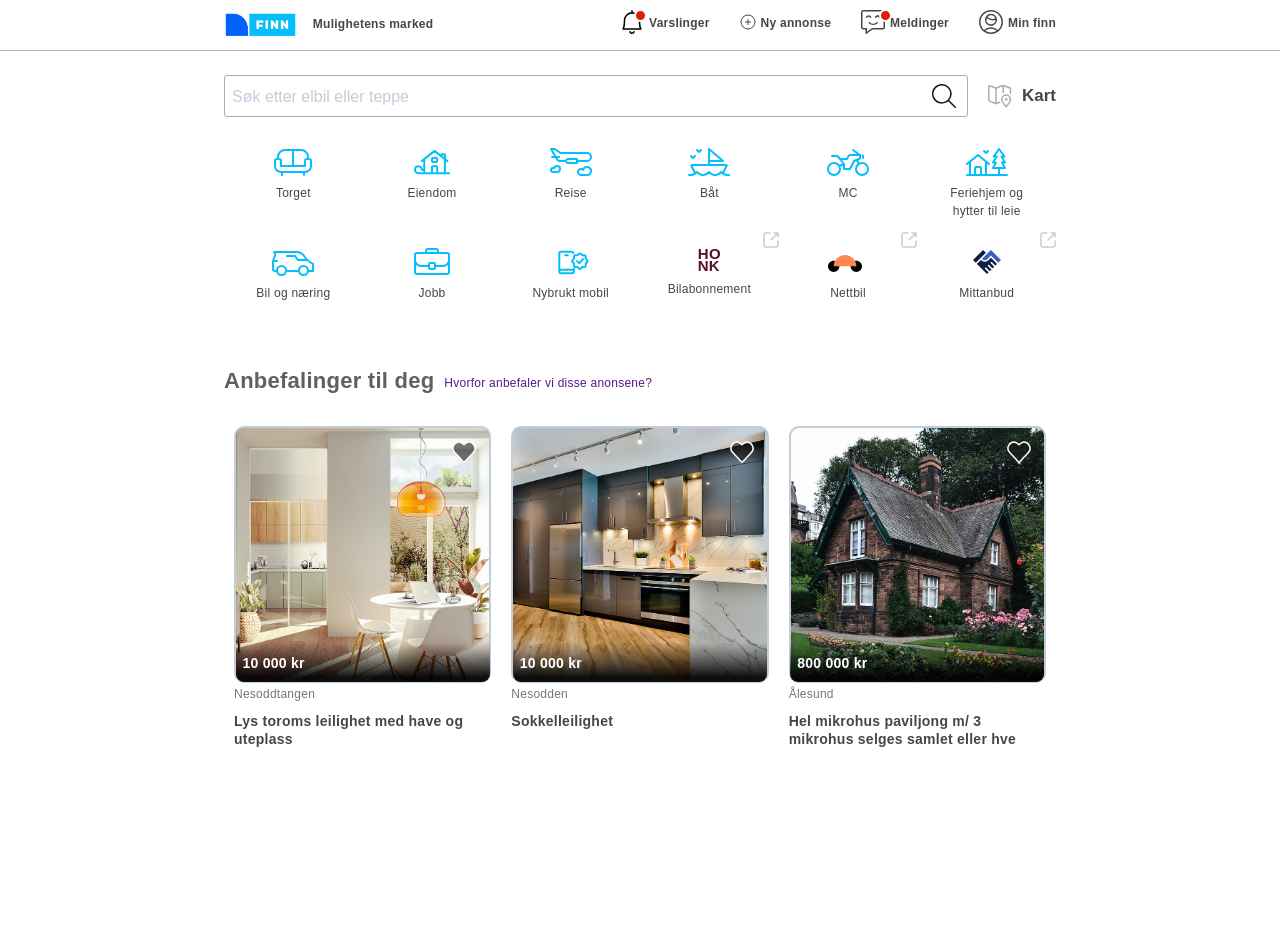
==== commit 947bd57f: "test" ====
--- a/page-screenshot1.html
+++ b/page-screenshot1.html
@@ -6,7 +6,7 @@
     <title>Screenshot 1 page</title>
     <link rel="stylesheet" href="assets/styles/style.css" />
   </head>
-  <body class="body">
+  <body class="body body--white">
     <!--header container-->
     <header class="header">
       <!--navigation parent-->
@@ -107,7 +107,7 @@
         </ul>
       </nav>
     </header>
-    <main class="main main__container">
+    <main class="main main--start">
       <div class="search__wrapper">
         <div class="search__input-container">
           <label class="search__label" for="search_products_inpTxt">Søk</label>
--- a/assets/styles/style.css
+++ b/assets/styles/style.css
@@ -1,31 +1,34 @@
+/*unable to use the font family from the webpage*/
 html {
   height: 100%;
 }
 
-body {
+.body {
   font-family: Source Sans Pro, Helvetica Neue, Helvetica, Arial, sans-serif;
-  background-color: #f8f8f8;
-  height: 100%;
-  font-size: 15px;
+  height: 100%;
+  font-size: 0.938rem;
   line-height: 1.3;
   letter-spacing: 0.25px;
   color: rgb(96, 96, 96);
   margin: 0;
 }
+.body--grey {
+  background-color: #F6F8FB;
+}
+.body--white {
+  background-color: #FFFFFF;
+}
 
 .main {
   display: flex;
+  position: relative;
+  min-height: 100%;
+}
+.main--center {
   align-items: center;
   justify-content: center;
-  position: relative;
-  min-height: 100%;
-}
-
-.body {
-  background-color: #fff;
-}
-
-.main__container {
+}
+.main--start {
   justify-content: flex-start;
   align-items: flex-start;
   flex-direction: column;
@@ -33,32 +36,6 @@
   padding-top: 1.5rem;
   margin: 0 auto;
   width: 65%;
-}
-
-.container {
-  display: flex;
-  position: relative;
-  align-items: center;
-  justify-content: center;
-  padding: 2.5rem;
-}
-
-a {
-  color: #1d72db;
-  text-align: left;
-}
-
-.container-phone {
-  width: 100%;
-  text-align: center;
-  justify-content: center;
-  width: 648px;
-  height: 480px;
-  margin: 10px;
-}
-.container-phone__image {
-  max-height: 200px;
-  max-width: 98px;
 }
 
 .header {
@@ -154,7 +131,7 @@
   background-color: #d91f0a;
   left: 24px;
   top: 9px;
-  border: solid #f8f8f8 2px;
+  border: solid #FFFFFF 2px;
   border-radius: 50%;
 }
 .header__nav-item-notification--message {
@@ -482,115 +459,4 @@
   font-weight: bold;
   font-size: 14px;
   line-height: 18px;
-}
-
-.container-login {
-  width: 450px;
-  height: 612px;
-  background-color: #fff;
-  text-align: center;
-  justify-content: center;
-  border-radius: 9px;
-  box-shadow: 0 11px 15px -7px rgba(0, 0, 0, 0.2), 0 9px 46px 8px rgba(0, 0, 0, 0.12), 0 24px 38px 3px rgba(0, 0, 0, 0.14);
-}
-.container-login__title {
-  margin-bottom: 2rem;
-  text-align: left;
-  font-size: 2rem;
-  margin: 0px 0px 16px;
-  font-weight: 600;
-  color: black;
-}
-.container-login__header {
-  display: flex;
-  justify-content: space-between;
-  align-items: center;
-  height: 89px;
-  padding: 0px 32px;
-}
-.container-login__header--finnlogo {
-  width: 36px;
-  height: 18px;
-}
-.container-login__header--schibstedlogo {
-  width: 115px;
-  height: 24px;
-}
-.container-login__form {
-  display: flex;
-  flex-direction: column;
-  justify-content: space-between;
-  width: 100%;
-  max-width: 386px;
-  padding: 0 2rem 2.5rem;
-  height: auto;
-}
-.container-login__form--label {
-  margin-bottom: 0.5rem;
-}
-.container-login__form--rememberme {
-  text-align: left;
-  margin: 16px 0px 0px;
-  font-family: Source Sans Pro;
-  font-size: 0.95rem;
-  font-family: Source Sans Pro;
-  font-weight: 400;
-  line-height: 1.43;
-}
-.container-login__form a {
-  margin: 12px 0px 0px;
-}
-.container-login__form--input {
-  padding: 27px 12px 15px;
-  border: 1px solid #6c757d;
-  background-color: rgba(0, 0, 0, 0.09);
-  text-align: left;
-  height: auto;
-  font-weight: 600;
-  font-size: 15px;
-}
-.container-login__form--button, .container-login__form--buttonNewUser {
-  min-width: 150px;
-  margin: 32px 0px 0px;
-  padding: 16px;
-  font-size: 17px;
-  line-height: 16px;
-  font-weight: 600;
-  letter-spacing: 0.25px;
-  border-radius: 6px;
-  box-shadow: none;
-  text-transform: none;
-  background-color: #1d72db;
-  color: white;
-  border: none;
-  align-items: center;
-}
-.container-login__form--buttonNewUser {
-  color: #1d72db;
-  background-color: white;
-  margin: 16px 0px 0px;
-}
-.container-login__form--text {
-  color: rgba(0, 0, 0, 0.54);
-  margin: 0px;
-  font-size: 0.8142857143rem;
-  margin-top: 3px;
-  margin-bottom: 12px;
-  text-align: left;
-  font-family: Source Sans Pro;
-  font-weight: 400;
-  line-height: 1.66;
-}
-.container-login__links {
-  padding: 32px 16px 0px;
-  margin: 0px;
-  display: flex;
-  gap: 16px;
-  font-size: 14px;
-  max-width: 398px;
-}
-.container-login__links a {
-  color: grey;
-  text-decoration: none;
-  text-align: center;
 }/*# sourceMappingURL=style.css.map */
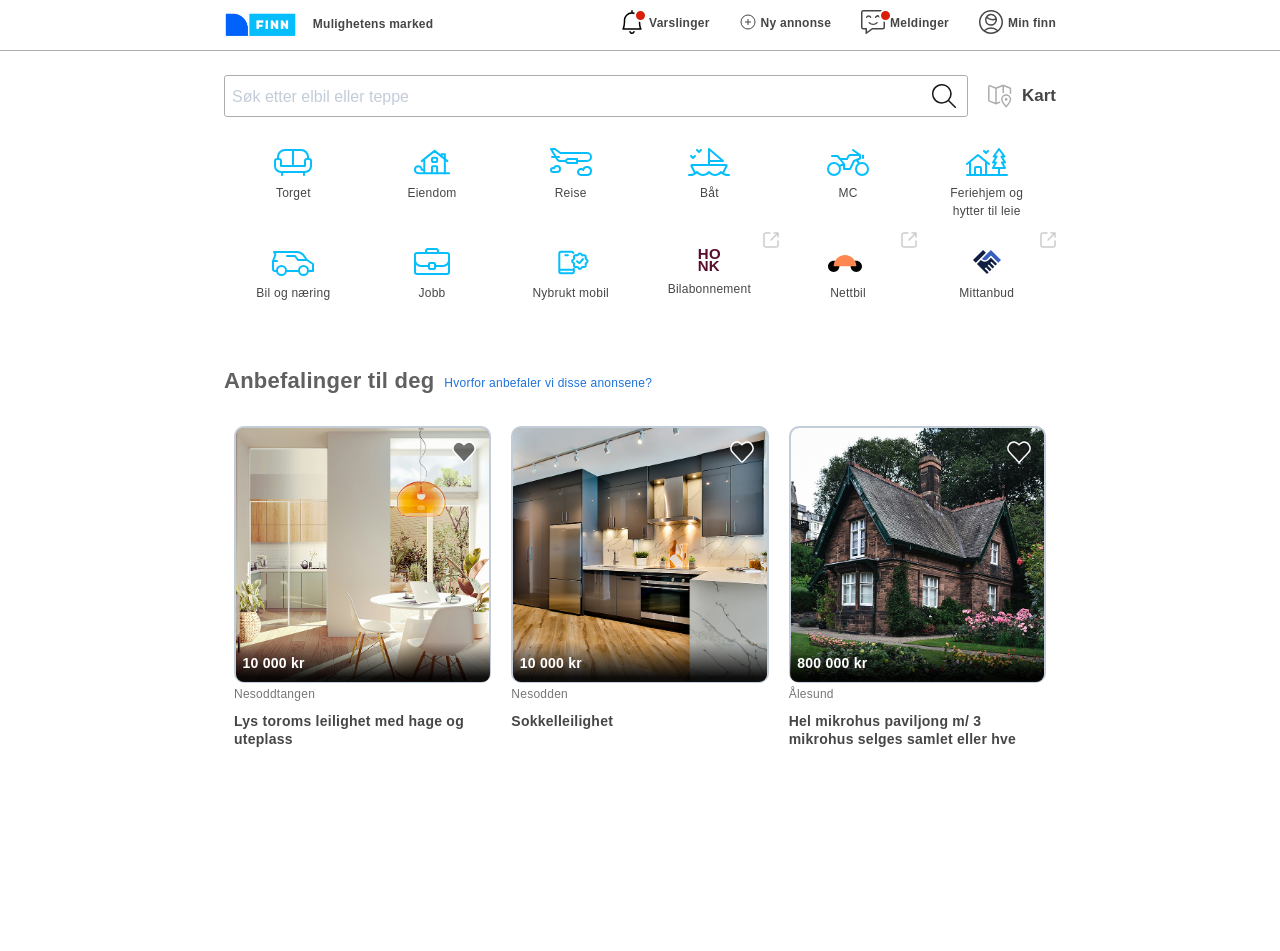
==== commit 7d0420ef: "completed the styling, added some transitions to make it similar to the actual webpage" ====
--- a/page-screenshot1.html
+++ b/page-screenshot1.html
@@ -5,6 +5,7 @@
     <meta name="viewport" content="width=device-width, initial-scale=1.0" />
     <title>Screenshot 1 page</title>
     <link rel="stylesheet" href="assets/styles/style.css" />
+    <link rel="stylesheet" href="assets/styles/common.css" />
   </head>
   <body class="body body--white">
     <!--header container-->
@@ -426,7 +427,7 @@
               <span class="card__location-text">Nesoddtangen</span>
             </div>
             <h2 class="card__title">
-              Lys toroms leilighet med have og uteplass
+              Lys toroms leilighet med hage og uteplass
             </h2>
           </a>
         </article>
--- a/assets/styles/style.css
+++ b/assets/styles/style.css
@@ -38,120 +38,53 @@
   width: 65%;
 }
 
+.container {
+  display: flex;
+  position: relative;
+  align-items: center;
+  justify-content: center;
+  padding: 2.5rem;
+}
+
+a {
+  color: #1d72db;
+  text-decoration: none;
+}
+
+.phone {
+  width: 100%;
+  text-align: center;
+  justify-content: center;
+  width: 648px;
+  height: 480px;
+  margin: 10px;
+  background-color: #f1f9ff;
+  font-family: Arial, Helvetica, sans-serif;
+  line-height: 1.15;
+  font-size: 16px;
+}
+.phone__image {
+  max-height: 200px;
+  max-width: 98px;
+  margin: 16px 0px;
+}
+.phone__text {
+  padding: 0px 10px;
+}
+.phone__link:hover {
+  text-decoration: underline;
+}
+
 .header {
   display: flex;
   border: none;
   border-bottom: solid rgb(175, 175, 175) 1px;
-  height: 50px;
-}
-.header__nav {
-  display: flex;
-  width: calc(65% + 20px);
-  /*had to do calculation below to make sure items aligned correctly due to logo-image having some white space around it*/
-  margin-left: calc(17.5% - 10px);
-  justify-content: space-between;
-}
-.header__nav-logo {
-  display: inline-flex;
-  align-items: center;
-  gap: 10px;
-  font-size: 12px;
-  line-height: 16px;
-  font-weight: bold;
-  height: 100%;
-}
-.header__nav-logo-link {
-  box-sizing: border-box;
-  color: #464646;
-  height: 100%;
-  border-bottom: solid transparent 2px;
-}
-.header__nav-logo-link:hover {
-  border-bottom: solid #0063fb 2px;
-}
-.header__nav-logo-img {
-  height: 100%;
-}
-.header__nav-list {
-  display: flex;
-  gap: 10px;
-  margin: 0;
-  padding: 0;
-}
-.header__nav-item {
-  box-sizing: border-box;
-  padding: 0 10px;
-  display: inline-flex;
-  position: relative;
-  border-bottom: 2px solid transparent;
-  cursor: pointer;
-}
-.header__nav-item:hover {
-  border-bottom: 2px solid #0063fb;
-}
-.header__nav-item-link {
-  display: flex;
-  text-decoration: none;
-  justify-content: center;
-  align-items: center;
-  color: #464646;
-  font-size: 12px;
-  font-weight: bold;
-  gap: 5px;
-}
-.header__nav-item-icon-svg {
-  height: 24px;
-  width: 24px;
-}
-.header__nav-item-icon-svg--smaller {
-  width: 16px;
-  height: 16px;
-  fill: none;
-}
-.header__nav-item-icon-path {
-  height: 24px;
-  width: 24px;
-}
-.header__nav-item-icon-path--stroke {
-  stroke: currentColor;
-  stroke: 1.5;
-}
-.header__nav-item-icon-path--message {
-  fill-rule: evenodd;
-  fill: currentColor;
-}
-.header__nav-item-icon-path--circle-user {
-  fill: currentColor;
-  fill-rule: evenodd;
-}
-.header__nav-item-notification {
-  position: absolute;
-  height: 9px;
-  width: 9px;
-  background-color: #d91f0a;
-  left: 24px;
-  top: 9px;
-  border: solid #FFFFFF 2px;
-  border-radius: 50%;
-}
-.header__nav-item-notification--message {
-  left: 27.5px;
 }
 
 .search__wrapper {
   display: flex;
   width: 100%;
   gap: 20px;
-}
-.search__input-container {
-  position: relative;
-  border: solid #adadad 1px;
-  height: 30px;
-  padding: 5px;
-  flex: 1 0 85%;
-  justify-content: space-between;
-  display: flex;
-  border-radius: 3px;
 }
 .search__label {
   position: absolute;
@@ -159,42 +92,10 @@
   width: 1px;
   overflow: hidden;
 }
-.search__input {
-  border: none;
-  width: 90%;
-  font-size: 18px;
-  background-color: transparent;
-}
-.search__input::placeholder {
-  font-size: 16px;
-  color: #c3ccd9;
-}
-.search__input:focus {
-  outline: none;
-}
-.search__button {
-  cursor: pointer;
-  border: none;
-  display: flex;
-  justify-content: center;
-  align-items: center;
-  background-color: transparent;
-}
-.search__button-icon-svg {
-  fill-rule: evenodd;
-  clip-rule: evenodd;
-}
 .search__button-text {
   width: 1px;
   height: 1px;
   overflow: hidden;
-}
-.search__button-icon {
-  height: 24px;
-  width: 24px;
-}
-.search__button-icon-svg {
-  fill: #171717;
 }
 .search__map-button {
   cursor: pointer;
@@ -347,116 +248,4 @@
 .headline__h1 {
   margin: 0;
   font-size: 22px;
-}
-
-.card {
-  border-radius: 11px;
-  flex: 1 0 33%;
-  position: relative;
-}
-.card:hover {
-  background-color: #f1f9ff;
-}
-.card__a-href {
-  display: block;
-  padding: 10px;
-  color: #464646;
-  text-decoration: none;
-}
-.card__wrapper {
-  justify-content: space-evenly;
-  margin: 20px 0;
-  width: 100%;
-  display: flex;
-}
-.card__img-text {
-  /*border: solid #C3CCD9 1px;*/
-  padding: 0;
-  margin: 0;
-  position: relative;
-}
-.card__favorite-button {
-  position: absolute;
-  right: 17px;
-  top: 16px;
-  border-radius: 50%;
-  cursor: pointer;
-  display: flex;
-  height: 40px;
-  width: 40px;
-  align-items: center;
-  justify-content: center;
-  background-color: transparent;
-  border: none;
-  z-index: 2;
-}
-.card__favorite-button::after {
-  position: absolute;
-  left: 0;
-  top: 0;
-  border-radius: 50%;
-  content: "";
-  display: none;
-  height: 100%;
-  width: 100%;
-}
-.card__favorite-button:hover::after {
-  background-color: #06befb;
-  /*Opacity to make sure it matches*/
-  opacity: 0.15;
-  display: block;
-}
-.card__favorite-button:hover > .card__heart-svg {
-  fill-opacity: 0.8;
-}
-.card__heart-svg {
-  height: 24px;
-  width: 24px;
-  fill: #171717;
-  fill-opacity: 0.6;
-}
-.card__heart-path {
-  clip-rule: evenodd;
-  stroke: #fff;
-  stroke-width: 1.5;
-}
-.card__price-container {
-  position: absolute;
-  box-sizing: border-box;
-  height: 40px;
-  bottom: 1px;
-  left: 1.5px;
-  width: calc(100% - 3px);
-  background: rgb(0, 0, 0);
-  background: linear-gradient(0deg, rgba(0, 0, 0, 0.924894958) 0%, rgba(0, 0, 0, 0.92) 12%, rgba(0, 0, 0, 0) 100%);
-  border-radius: 0px 0px 8px 8px;
-  font-weight: bold;
-}
-.card__price {
-  position: absolute;
-  bottom: 10px;
-  left: 7px;
-  color: #fff;
-  font-size: 14px;
-  line-height: 18px;
-}
-.card__img {
-  width: 100%;
-  border-radius: 10px;
-  box-sizing: border-box;
-  border: solid #c3ccd9 2px;
-  box-shadow: 0px 0px 30px black inset;
-  display: block;
-}
-.card__location-text {
-  color: #767676;
-  font-size: 12px;
-  line-height: 16px;
-}
-.card__title {
-  display: inline-block;
-  margin: 10px 0px 20px 0px;
-  font-weight: bold;
-  font-size: 14px;
-  line-height: 18px;
 }/*# sourceMappingURL=style.css.map */
--- a/assets/styles/common.css
+++ b/assets/styles/common.css
@@ -0,0 +1,474 @@
+.body--demo {
+  font-family: Source Sans Pro, Helvetica Neue, Helvetica, Arial, sans-serif;
+  display: flex;
+  gap: 50px;
+  flex-wrap: wrap;
+  flex-direction: row;
+}
+
+.header__nav {
+  height: 50px;
+  display: flex;
+  width: calc(65% + 20px);
+  /*had to do calculation below to make sure items aligned correctly due to logo-image having some white space around it*/
+  margin-left: calc(17.5% - 10px);
+  justify-content: space-between;
+}
+.header__nav-logo {
+  display: inline-flex;
+  align-items: center;
+  gap: 10px;
+  font-size: 12px;
+  line-height: 16px;
+  font-weight: bold;
+  height: 100%;
+}
+.header__nav-logo-link {
+  box-sizing: border-box;
+  color: #464646;
+  height: 100%;
+  border-bottom: solid transparent 2px;
+}
+.header__nav-logo-link:hover {
+  border-bottom: solid #0063fb 2px;
+}
+.header__nav-logo-img {
+  height: 100%;
+}
+.header__nav-list {
+  display: flex;
+  gap: 10px;
+  margin: 0;
+  padding: 0;
+}
+.header__nav-item {
+  box-sizing: border-box;
+  padding: 0 10px;
+  display: inline-flex;
+  position: relative;
+  border-bottom: 2px solid transparent;
+  cursor: pointer;
+}
+.header__nav-item:hover {
+  border-bottom: 2px solid #0063fb;
+}
+.header__nav-item-link {
+  display: flex;
+  text-decoration: none;
+  justify-content: center;
+  align-items: center;
+  color: #464646;
+  font-size: 12px;
+  font-weight: bold;
+  gap: 5px;
+}
+.header__nav-item-icon-svg {
+  height: 24px;
+  width: 24px;
+}
+.header__nav-item-icon-svg--smaller {
+  width: 16px;
+  height: 16px;
+  fill: none;
+}
+.header__nav-item-icon-path {
+  height: 24px;
+  width: 24px;
+}
+.header__nav-item-icon-path--stroke {
+  stroke: currentColor;
+  stroke: 1.5;
+}
+.header__nav-item-icon-path--message {
+  fill-rule: evenodd;
+  fill: currentColor;
+}
+.header__nav-item-icon-path--circle-user {
+  fill: currentColor;
+  fill-rule: evenodd;
+}
+.header__nav-item-notification {
+  position: absolute;
+  height: 9px;
+  width: 9px;
+  background-color: #d91f0a;
+  left: 24px;
+  top: 9px;
+  border: solid #FFFFFF 2px;
+  border-radius: 50%;
+}
+.header__nav-item-notification--message {
+  left: 27.5px;
+}
+
+.login__card {
+  width: 450px;
+  height: 612px;
+  background-color: #FFFFFF;
+  text-align: center;
+  justify-content: center;
+  border-radius: 9px;
+  box-shadow: 0 11px 15px -7px rgba(0, 0, 0, 0.2), 0 9px 46px 8px rgba(0, 0, 0, 0.12), 0 24px 38px 3px rgba(0, 0, 0, 0.14);
+}
+.login__form {
+  position: relative;
+  display: inline-flex;
+  flex-direction: column;
+  justify-content: space-between;
+  width: 100%;
+  max-width: 386px;
+  padding: 0 2rem 2.5rem;
+  height: auto;
+}
+.login__form-paragraph {
+  color: rgba(0, 0, 0, 0.54);
+  margin: 0px;
+  font-size: 0.8142857143rem;
+  margin-top: 3px;
+  margin-bottom: 12px;
+  text-align: left;
+  font-weight: 400;
+  line-height: 1.66;
+}
+.login__form-input {
+  padding: 27px 12px 15px;
+  border: 1px solid #6c757d;
+  border-style: none none solid none;
+  background-color: rgba(0, 0, 0, 0.09);
+  box-sizing: border-box;
+  text-align: left;
+  height: auto;
+  font-weight: 600;
+  font-size: 0.938rem;
+  position: relative;
+  outline: none;
+  border-radius: 3px 3px 0px 0px;
+  height: 60.4px;
+}
+.login__form-input:hover {
+  background-color: #CCCCCC;
+}
+.login__form-input:focus {
+  background-color: #CCCCCC;
+  border-bottom: solid #1d72db 2px;
+}
+.login__form-input--password:hover ~ .login__password-eye {
+  background-color: #e4e4e4;
+}
+.login__form-input--password:focus ~ .login__password-eye {
+  background-color: #e4e4e4;
+}
+.login__link {
+  display: flex;
+  font-size: 0.875rem;
+  max-width: 450px;
+  text-align: center;
+  padding: 32px 20px 0px;
+  margin: 0px;
+  gap: 16px;
+  text-decoration: none;
+}
+.login__link-click {
+  color: grey;
+}
+.login__button {
+  min-width: 150px;
+  margin: 32px 0px 0px;
+  padding: 16px;
+  font-size: 1.063rem;
+  line-height: 16px;
+  font-weight: 600;
+  letter-spacing: 0.25px;
+  border-radius: 6px;
+  box-shadow: none;
+  text-transform: none;
+  border: none;
+  align-items: center;
+  cursor: pointer;
+  transition: 0.15s ease-in-out;
+  position: relative;
+  /*this ::after was not easy to figure out set up. Tried doing it by changing the 
+  background-color of the button first, but it didnt look correct*/
+}
+.login__button::after {
+  content: "";
+  border-radius: 6px;
+  display: block;
+  position: absolute;
+  width: 0%;
+  height: 100%;
+  top: 0;
+  right: 50%;
+  transform: translateX(50%);
+  opacity: 0.4;
+  transition: 0.4s;
+}
+.login__button:hover:active::after {
+  width: 100%;
+}
+.login__button--existing {
+  color: white;
+  background-color: #1d72db;
+}
+.login__button--existing:hover {
+  background-color: #004ABC;
+  box-shadow: 0px 1px 6px rgba(0, 0, 0, 0.24);
+}
+.login__button--existing::after {
+  background-color: #ADADAD;
+}
+.login__button--new {
+  color: #1d72db;
+  background-color: #FFFFFF;
+  margin: 16px 0px 0px;
+}
+.login__button--new:hover {
+  box-shadow: 0px 1px 6px rgba(0, 0, 0, 0.24);
+  background-color: #F6F8FB;
+}
+.login__button--new::after {
+  background-color: #1d72db;
+}
+.login__header {
+  display: flex;
+  justify-content: space-between;
+  align-items: center;
+  height: 89px;
+  padding: 0px 32px;
+}
+.login__header-finnlogo {
+  width: 36px;
+  height: 18px;
+}
+.login__header-schibstedlogo {
+  height: 23px;
+}
+.login__title {
+  margin-bottom: 2rem;
+  text-align: left;
+  font-size: 1.5rem;
+  margin: 0px 0px 16px;
+  font-weight: 700;
+  color: black;
+}
+.login__password-eye {
+  position: absolute;
+  background-image: url(../../img/eye-icon.png);
+  height: 20px;
+  width: 27px;
+  right: 40px;
+  top: 169px;
+  background-repeat: no-repeat;
+  background-size: cover;
+  background-color: transparent;
+  background-blend-mode: multiply;
+}
+.login__forgotten {
+  text-align: left;
+  text-decoration: underline;
+  line-height: 1.1;
+  cursor: pointer;
+  font-size: 0.95rem;
+  margin: 12px 0px 0px;
+}
+.login__remember {
+  display: flex;
+  justify-content: space-between;
+  align-items: center;
+  margin-top: 1rem;
+  text-align: left;
+  margin: 16px 0px 0px;
+}
+.login__remember-text {
+  font-size: 0.95rem;
+  font-weight: 400;
+  line-height: 1.43;
+  font-size: 0.95rem;
+  color: #111;
+}
+.login__remember-block {
+  display: inline-flex;
+  align-items: center;
+}
+.login__remember-checkbox {
+  height: 20px;
+  width: 20px;
+  margin-right: 10px;
+  border: 1px solid grey;
+  cursor: pointer;
+}
+.login__remember-info {
+  max-width: 24px;
+  max-height: 24px;
+  padding: 12px;
+  cursor: pointer;
+}
+
+.search__button-text {
+  width: 1px;
+  height: 1px;
+  overflow: hidden;
+}
+.search__label {
+  position: absolute;
+  height: 1px;
+  width: 1px;
+  overflow: hidden;
+}
+.search__input-container {
+  max-width: 1100px;
+  position: relative;
+  border: solid #adadad 1px;
+  height: 30px;
+  padding: 5px;
+  flex: 1 0 85%;
+  justify-content: space-between;
+  display: flex;
+  border-radius: 3px;
+}
+.search__input {
+  border: none;
+  width: 90%;
+  font-size: 18px;
+  background-color: transparent;
+}
+.search__input::placeholder {
+  font-size: 16px;
+  color: #c3ccd9;
+}
+.search__input:focus {
+  outline: none;
+}
+.search__button {
+  cursor: pointer;
+  border: none;
+  display: flex;
+  justify-content: center;
+  align-items: center;
+  background-color: transparent;
+}
+.search__button-icon {
+  height: 24px;
+  width: 24px;
+}
+.search__button-icon-svg {
+  fill-rule: evenodd;
+  clip-rule: evenodd;
+  fill: #171717;
+}
+
+.card {
+  border-radius: 11px;
+  flex: 1 0 33%;
+  position: relative;
+}
+.card:hover {
+  background-color: #f1f9ff;
+}
+.card__a-href {
+  display: block;
+  padding: 10px;
+  color: #464646;
+  text-decoration: none;
+}
+.card__wrapper {
+  justify-content: space-evenly;
+  margin: 20px 0;
+  width: 100%;
+  display: flex;
+}
+.card__wrapper--demo {
+  width: 65%;
+  max-width: 1100px;
+}
+.card__img-text {
+  /*border: solid #C3CCD9 1px;*/
+  padding: 0;
+  margin: 0;
+  position: relative;
+}
+.card__favorite-button {
+  position: absolute;
+  right: 17px;
+  top: 16px;
+  border-radius: 50%;
+  cursor: pointer;
+  display: flex;
+  height: 40px;
+  width: 40px;
+  align-items: center;
+  justify-content: center;
+  background-color: transparent;
+  border: none;
+  z-index: 2;
+}
+.card__favorite-button::after {
+  position: absolute;
+  left: 0;
+  top: 0;
+  border-radius: 50%;
+  content: "";
+  display: none;
+  height: 100%;
+  width: 100%;
+}
+.card__favorite-button:hover::after {
+  background-color: #06befb;
+  /*Opacity to make sure it matches*/
+  opacity: 0.15;
+  display: block;
+}
+.card__favorite-button:hover > .card__heart-svg {
+  fill-opacity: 0.8;
+}
+.card__heart-svg {
+  height: 24px;
+  width: 24px;
+  fill: #171717;
+  fill-opacity: 0.6;
+}
+.card__heart-path {
+  clip-rule: evenodd;
+  stroke: #fff;
+  stroke-width: 1.5;
+}
+.card__price-container {
+  position: absolute;
+  box-sizing: border-box;
+  height: 40px;
+  bottom: 1px;
+  left: 1.5px;
+  width: calc(100% - 3px);
+  background: rgb(0, 0, 0);
+  background: linear-gradient(0deg, rgba(0, 0, 0, 0.924894958) 0%, rgba(0, 0, 0, 0.92) 12%, rgba(0, 0, 0, 0) 100%);
+  border-radius: 0px 0px 8px 8px;
+  font-weight: bold;
+}
+.card__price {
+  position: absolute;
+  bottom: 10px;
+  left: 7px;
+  color: #fff;
+  font-size: 14px;
+  line-height: 18px;
+}
+.card__img {
+  width: 100%;
+  border-radius: 10px;
+  box-sizing: border-box;
+  border: solid #c3ccd9 2px;
+  box-shadow: 0px 0px 30px black inset;
+  display: block;
+}
+.card__location-text {
+  color: #767676;
+  font-size: 12px;
+  line-height: 16px;
+}
+.card__title {
+  display: inline-block;
+  margin: 10px 0px 20px 0px;
+  font-weight: bold;
+  font-size: 14px;
+  line-height: 18px;
+}/*# sourceMappingURL=common.css.map */
